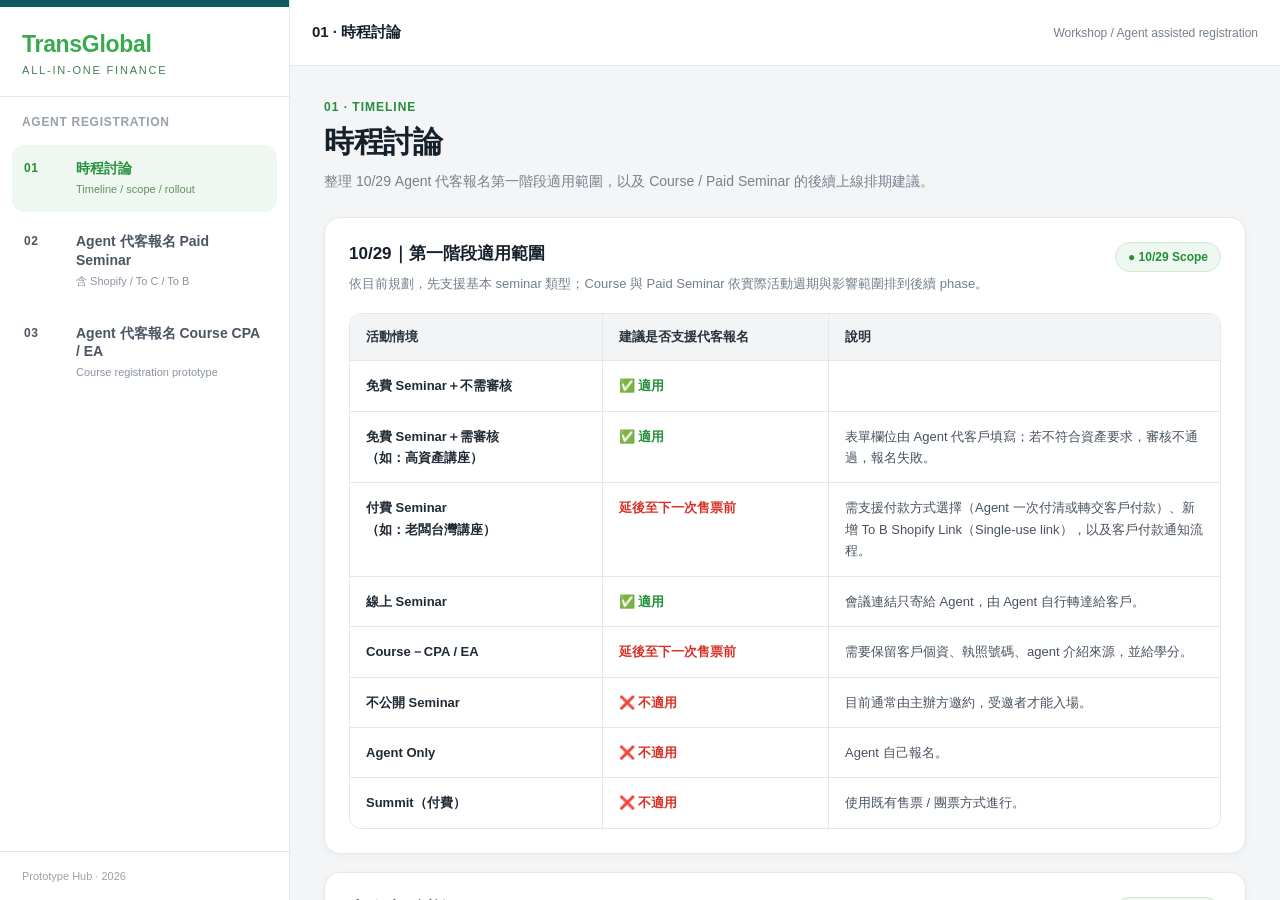
==== agent-registration-hub-v2/index.html @ 36410c8b "Refresh Course module and prevent iframe caching" ====
<!doctype html>
<html lang="zh-Hant">
<head>
  <meta charset="utf-8">
  <meta name="viewport" content="width=device-width,initial-scale=1">
  <title>Agent Registration Hub</title>
  <style>
    *{box-sizing:border-box}
    :root{
      --bg:#f4f6f7;--surface:#fff;--line:#e4e8eb;--text:#15202b;--muted:#75808d;
      --brand:#35b24a;--brand-dark:#248f39;--nav:#0f5a60;--soft:#eef8f0;
      --warn-bg:#f7fcf8;--warn-line:#cfead4;--danger:#d93025;
    }
    html,body{margin:0;height:100%;font-family:-apple-system,BlinkMacSystemFont,"Segoe UI","Noto Sans TC","PingFang TC","Microsoft JhengHei",sans-serif;color:var(--text);background:var(--bg)}
    body{overflow:hidden}
    .app{height:100vh;display:grid;grid-template-columns:290px minmax(0,1fr)}
    .sidebar{background:#fff;border-right:1px solid var(--line);display:flex;flex-direction:column;min-width:0;z-index:10}
    .brand-line{height:7px;background:var(--nav)}
    .brand{padding:24px 22px 20px;border-bottom:1px solid var(--line)}
    .brand-name{font-size:23px;font-weight:800;color:#39aa4d;letter-spacing:-.3px}
    .brand-sub{margin-top:6px;font-size:11px;letter-spacing:1.8px;color:#487b5a;text-transform:uppercase}
    .project{padding:18px 22px 12px}
    .project-title{font-size:12px;font-weight:800;color:#98a1ac;letter-spacing:.7px;text-transform:uppercase}
    .menu{padding:4px 12px 18px;display:grid;gap:6px}
    .menu-btn{width:100%;border:0;background:transparent;border-radius:12px;padding:14px 12px;display:grid;grid-template-columns:42px 1fr;gap:10px;text-align:left;cursor:pointer;color:#4b5563}
    .menu-btn:hover{background:#f7f9f8}
    .menu-btn.active{background:var(--soft);color:var(--brand-dark)}
    .num{font-size:12px;font-weight:900;letter-spacing:.7px;padding-top:2px}
    .menu-copy strong{display:block;font-size:14px;line-height:1.35}
    .menu-copy span{display:block;margin-top:4px;font-size:11px;line-height:1.45;color:#8a94a0}
    .menu-btn.active .menu-copy span{color:#60916a}
    .sidebar-foot{margin-top:auto;padding:18px 22px;border-top:1px solid var(--line);font-size:11px;color:#9aa3ad}
    .main{min-width:0;height:100vh;display:flex;flex-direction:column}
    .topbar{height:66px;background:#fff;border-bottom:1px solid var(--line);display:flex;align-items:center;justify-content:space-between;padding:0 22px;flex:0 0 auto}
    .top-title{font-size:15px;font-weight:800}
    .top-meta{font-size:12px;color:var(--muted)}
    .content{position:relative;flex:1;min-height:0;background:#f3f5f6}
    .view{display:none;position:absolute;inset:0}
    .view.active{display:block}
    iframe{width:100%;height:100%;border:0;background:#fff}
    .timeline{height:100%;overflow:auto;padding:34px}
    .timeline-inner{max-width:1080px;margin:0 auto}
    .eyebrow{font-size:12px;font-weight:900;color:var(--brand-dark);letter-spacing:1px;margin-bottom:8px}
    h1{margin:0;font-size:30px;letter-spacing:-.5px}
    .lead{margin:10px 0 26px;color:#77818e;font-size:14px}
    .timeline-card{background:#fff;border:1px solid var(--line);border-radius:16px;padding:24px;box-shadow:0 2px 8px rgba(17,24,39,.04)}
    .timeline-card h2{font-size:17px;margin:0 0 8px}
    .timeline-card p{font-size:13px;line-height:1.7;color:#737e8b;margin:0}
    .scope-head{display:flex;align-items:flex-start;justify-content:space-between;gap:16px;margin-bottom:18px}
    .date-chip{display:inline-flex;align-items:center;gap:7px;background:#eef8f0;color:#248f39;border:1px solid #cfead4;border-radius:999px;padding:7px 12px;font-size:12px;font-weight:800;white-space:nowrap}
    .scope-table-wrap{overflow:auto;border:1px solid var(--line);border-radius:12px;margin-top:18px}
    .scope-table{width:100%;min-width:860px;border-collapse:collapse;background:#fff}
    .scope-table th,.scope-table td{border-right:1px solid var(--line);border-bottom:1px solid var(--line);padding:14px 16px;text-align:left;vertical-align:top}
    .scope-table th:last-child,.scope-table td:last-child{border-right:0}
    .scope-table tr:last-child td{border-bottom:0}
    .scope-table th{background:#f2f4f5;font-size:13px;font-weight:800;color:#29323d}
    .scope-table td{font-size:13px;line-height:1.65;color:#485260}
    .scope-table td:first-child{font-weight:700;color:#202a34;width:29%}
    .scope-table td:nth-child(2){width:26%;font-weight:700}
    .ok{color:#248f39}
    .no{color:#d93025}
    .later{color:#d93025}
    .decision-grid{display:grid;grid-template-columns:1fr 1fr;gap:16px;margin-top:18px}
    .decision-card{border:1px solid var(--line);border-radius:12px;padding:18px;background:#fbfcfc}
    .decision-card.accent{border-color:#cfead4;background:#f7fcf8}
    .decision-card h3{margin:0 0 8px;font-size:15px}
    .decision-card .big-date{font-size:28px;font-weight:900;color:#248f39;letter-spacing:-.6px;margin-bottom:8px}
    .decision-card p{font-size:13px;line-height:1.65;color:#66717e}
    .green-box{margin-top:18px;border:1px solid #cfead4;background:#f7fcf8;border-radius:12px;padding:18px}
    .green-box h2{margin:0 0 10px;font-size:17px;color:#1f6c2c}
    .green-box ul{margin:10px 0 0;padding-left:18px;color:#51606e;font-size:13px;line-height:1.75}
    .mobile-toggle{display:none;border:1px solid var(--line);background:#fff;border-radius:9px;width:38px;height:38px;font-size:20px}
    @media(max-width:860px){
      .app{grid-template-columns:1fr}
      .sidebar{position:fixed;left:0;top:0;bottom:0;width:min(310px,86vw);transform:translateX(-102%);transition:.2s ease;box-shadow:10px 0 30px rgba(17,24,39,.12)}
      .sidebar.open{transform:translateX(0)}
      .mobile-toggle{display:grid;place-items:center}
      .topbar{padding:0 14px}
      .timeline{padding:22px 14px}
      .top-title{font-size:13px}
      .top-meta{display:none}
      .decision-grid{grid-template-columns:1fr}
      .scope-head{display:block}.date-chip{margin-top:12px}
    }
  </style>
</head>
<body>
  <div class="app">
    <aside class="sidebar" id="sidebar">
      <div class="brand-line"></div>
      <div class="brand">
        <div class="brand-name">TransGlobal</div>
        <div class="brand-sub">All-in-one finance</div>
      </div>
      <div class="project"><div class="project-title">Agent Registration</div></div>
      <nav class="menu">
        <button class="menu-btn active" data-view="timeline">
          <span class="num">01</span>
          <span class="menu-copy"><strong>時程討論</strong><span>Timeline / scope / rollout</span></span>
        </button>
        <button class="menu-btn" data-view="paid">
          <span class="num">02</span>
          <span class="menu-copy"><strong>Agent 代客報名 Paid Seminar</strong><span>含 Shopify / To C / To B</span></span>
        </button>
        <button class="menu-btn" data-view="course">
          <span class="num">03</span>
          <span class="menu-copy"><strong>Agent 代客報名 Course CPA / EA</strong><span>Course registration prototype</span></span>
        </button>
      </nav>
      <div class="sidebar-foot">Prototype Hub · 2026</div>
    </aside>

    <main class="main">
      <header class="topbar">
        <div style="display:flex;align-items:center;gap:12px">
          <button class="mobile-toggle" id="mobileToggle">☰</button>
          <div class="top-title" id="topTitle">01 · 時程討論</div>
        </div>
        <div class="top-meta">Workshop / Agent assisted registration</div>
      </header>
      <div class="content">
        <section class="view active" id="view-timeline">
          <div class="timeline">
            <div class="timeline-inner">
              <div class="eyebrow">01 · TIMELINE</div>
              <h1>時程討論</h1>
              <p class="lead">整理 10/29 Agent 代客報名第一階段適用範圍，以及 Course / Paid Seminar 的後續上線排期建議。</p>

              <div class="timeline-card">
                <div class="scope-head">
                  <div>
                    <h2>10/29｜第一階段適用範圍</h2>
                    <p>依目前規劃，先支援基本 seminar 類型；Course 與 Paid Seminar 依實際活動週期與影響範圍排到後續 phase。</p>
                  </div>
                  <div class="date-chip">● 10/29 Scope</div>
                </div>

                <div class="scope-table-wrap">
                  <table class="scope-table">
                    <thead>
                      <tr>
                        <th>活動情境</th>
                        <th>建議是否支援代客報名</th>
                        <th>說明</th>
                      </tr>
                    </thead>
                    <tbody>
                      <tr>
                        <td>免費 Seminar＋不需審核</td>
                        <td><span class="ok">✅ 適用</span></td>
                        <td></td>
                      </tr>
                      <tr>
                        <td>免費 Seminar＋需審核<br>（如：高資產講座）</td>
                        <td><span class="ok">✅ 適用</span></td>
                        <td>表單欄位由 Agent 代客戶填寫；若不符合資產要求，審核不通過，報名失敗。</td>
                      </tr>
                      <tr>
                        <td>付費 Seminar<br>（如：老闆台灣講座）</td>
                        <td><span class="later">延後至下一次售票前</span></td>
                        <td>需支援付款方式選擇（Agent 一次付清或轉交客戶付款）、新增 To B Shopify Link（Single-use link），以及客戶付款通知流程。</td>
                      </tr>
                      <tr>
                        <td>線上 Seminar</td>
                        <td><span class="ok">✅ 適用</span></td>
                        <td>會議連結只寄給 Agent，由 Agent 自行轉達給客戶。</td>
                      </tr>
                      <tr>
                        <td>Course－CPA / EA</td>
                        <td><span class="later">延後至下一次售票前</span></td>
                        <td>需要保留客戶個資、執照號碼、agent 介紹來源，並給學分。</td>
                      </tr>
                      <tr>
                        <td>不公開 Seminar</td>
                        <td><span class="no">❌ 不適用</span></td>
                        <td>目前通常由主辦方邀約，受邀者才能入場。</td>
                      </tr>
                      <tr>
                        <td>Agent Only</td>
                        <td><span class="no">❌ 不適用</span></td>
                        <td>Agent 自己報名。</td>
                      </tr>
                      <tr>
                        <td>Summit（付費）</td>
                        <td><span class="no">❌ 不適用</span></td>
                        <td>使用既有售票 / 團票方式進行。</td>
                      </tr>
                    </tbody>
                  </table>
                </div>

              </div>

              <div class="timeline-card" style="margin-top:18px;">
                <div class="scope-head">
                  <div>
                    <h2>上線時程討論</h2>
                    <p>依活動舉辦週期與實際使用時點，建議分階段上線，不需將所有情境綁在 10/29 一次完成。</p>
                  </div>
                  <div class="date-chip">● Rollout Plan</div>
                </div>

                <div class="green-box" style="margin-top:0;">
                  <ul style="margin-top:0;">
                    <li>Phase 2 與 Phase 3 目前活動舉辦週期較長，約半年一次或單月一次，影響人數相對較小，因此可往後排。</li>
                    <li>若強趕 10/29 上線，短期內也不會馬上使用到；此外，目前初步規劃完成的 Scope 不包含在原先預估範圍內，需要 RD 另外估時，並採分階段上線。</li>
                  </ul>
                  <ol>
                    <li><strong>10/29｜Phase 1</strong>：涵蓋基本 Seminar 代客報名。</li>
                    <li><strong>11 月底前｜Phase 2</strong>：涵蓋 Course 代客報名。</li>
                    <li><strong>12 月底前｜Phase 3</strong>：涵蓋 Paid Seminar 代客報名。</li>
                  </ol>
                </div>
              </div>
            </div>
          </div>
        </section>

        <section class="view" id="view-paid">
          <iframe srcdoc="&lt;!DOCTYPE html&gt;
&lt;html lang=&quot;zh-Hant&quot;&gt;
&lt;head&gt;
  &lt;meta charset=&quot;UTF-8&quot; /&gt;
  &lt;meta http-equiv=&quot;Content-Type&quot; content=&quot;text/html; charset=UTF-8&quot; /&gt;
  &lt;meta name=&quot;viewport&quot; content=&quot;width=device-width, initial-scale=1.0&quot; /&gt;
  &lt;title&gt;Workshop Registration / Seminar Settings&lt;/title&gt;
  &lt;style&gt;
    :root {
      --bg:#f3f4f6; --surface:#fff; --line:#e5e7eb; --line-soft:#eef1f4;
      --text:#111827; --muted:#6b7280; --brand:#36b24a; --brand-dark:#23963a;
      --teal:#0f5a60; --danger:#ef4444; --success-bg:#eefaf0;
      --shadow:0 2px 8px rgba(17,24,39,.04); --radius:8px;
    }
    *{box-sizing:border-box}
    body{margin:0;font-family:-apple-system,BlinkMacSystemFont,&quot;Segoe UI&quot;,&quot;Noto Sans TC&quot;,&quot;PingFang TC&quot;,&quot;Microsoft JhengHei&quot;,sans-serif;color:var(--text);background:var(--bg)}
    .top-line{height:8px;background:var(--teal)}
    .site-header{background:#fff;border-bottom:1px solid #d9dde3}
    .site-header .inner,.page-wrap{width:min(1220px,calc(100% - 32px));margin:0 auto}
    .site-header .inner{height:76px;display:flex;align-items:center;justify-content:space-between}
    .logo{font-weight:700;line-height:1;color:#4ab44f;font-size:24px;letter-spacing:-.3px}
    .logo small{display:block;color:#8a919c;font-size:10px;font-weight:600;letter-spacing:.4px;margin-top:4px}
    .header-actions{display:flex;align-items:center;gap:20px;font-size:13px}.link-btn{color:#1f2937;text-decoration:none}
    .pill-btn{border:0;padding:7px 14px;background:var(--brand);color:#fff;border-radius:999px;font-size:12px;font-weight:700;cursor:pointer}
    .page-wrap{padding:26px 0 42px}
    .module-tabs{display:flex;gap:8px;margin-bottom:18px;border-bottom:1px solid var(--line)}
    .module-tab{border:0;background:transparent;padding:12px 18px;font-size:15px;font-weight:800;color:#6b7280;cursor:pointer;border-bottom:3px solid transparent}
    .module-tab.active{color:var(--brand-dark);border-bottom-color:var(--brand)}
    .module-panel{display:none}.module-panel.active{display:block}
    .card{background:var(--surface);border:1px solid var(--line);border-radius:var(--radius);box-shadow:var(--shadow)}

    /* Frontend */
    .front-layout{display:grid;grid-template-columns:minmax(0,760px) 264px;gap:40px;align-items:start}
    .form-card{padding:28px 18px 22px}.form-title{margin:0 0 8px;font-size:18px;font-weight:800}.form-subtitle{margin:0 0 20px;font-size:12px;line-height:1.6;color:var(--muted)}
    .inline-info{display:flex;gap:8px;align-items:flex-start;border:1px solid #5b9dff;border-radius:4px;padding:10px;font-size:12px;color:#375a7f;background:#fbfdff;margin-bottom:18px}
.payment-method{margin:0 0 18px;padding:16px;border:1px solid var(--line);border-radius:6px;background:#fff}
    .payment-title{font-size:13px;font-weight:800;color:#1f2937;margin-bottom:12px}
    .payment-options{display:grid;gap:10px}
    .payment-option{display:flex;align-items:flex-start;gap:10px;padding:12px;border:1px solid #dfe5eb;border-radius:6px;background:#fff;cursor:pointer;transition:.16s ease}
    .payment-option:hover{border-color:#a7d9af;background:#fbfffb}
    .payment-option.active{border-color:var(--brand);background:var(--success-bg)}
    .payment-option input{margin-top:2px;accent-color:var(--brand);flex:0 0 auto}
    .payment-option-copy{font-size:12px;line-height:1.5;color:#374151}
    .payment-option-copy strong{display:block;color:#1f2937;font-size:13px;margin-bottom:2px}
    .payment-hint{color:#6b7280}
    .email-field{display:none}
    .email-field.show{display:block}
    .note-icon{width:16px;height:16px;border-radius:50%;background:#3b82f6;color:#fff;display:inline-grid;place-items:center;font-size:11px;font-weight:700;flex:0 0 16px;margin-top:1px}
    .add-client-bar{display:flex;align-items:center;justify-content:space-between;gap:12px;padding:12px 14px;margin:0 0 14px;border:1px solid #dfe5eb;border-radius:6px;background:#f8faf9}
    .add-client-copy{font-size:12px;color:#6b7280;line-height:1.5}.add-client-copy strong{display:block;color:#263244;font-size:13px;margin-bottom:2px}
    .add-client-btn{border:1px solid var(--brand);background:#fff;color:var(--brand-dark);border-radius:999px;padding:8px 14px;font-size:12px;font-weight:800;cursor:pointer;white-space:nowrap}.add-client-btn:hover{background:var(--success-bg)}.add-client-btn:disabled{cursor:not-allowed;color:#9ca3af;border-color:#d1d5db;background:#f3f4f6}
    .client-tabs{display:flex;gap:8px;flex-wrap:wrap;margin:0 0 16px;padding-bottom:10px;border-bottom:1px solid var(--line)}
    .client-tab{border:1px solid #d7dde5;background:#fff;color:#4b5563;border-radius:999px;padding:7px 14px;font-size:12px;font-weight:700;cursor:pointer}
    .client-tab.active{border-color:var(--brand);background:var(--success-bg);color:var(--brand-dark)}
    .client-card{display:none;border:1px solid var(--line);border-radius:6px;background:#fbfcfd;padding:14px}.client-card.active{display:block}
    .client-card-title{font-size:13px;font-weight:800;color:#1f2937;margin-bottom:14px}
    .field{margin-bottom:14px}.label{display:block;font-size:12px;font-weight:700;margin-bottom:8px;color:#374151}.required:before{content:&quot;* &quot;;color:var(--danger);font-weight:800}
    .input,.select,.textarea{width:100%;height:40px;border:1px solid #d5dbe3;border-radius:4px;padding:0 12px;background:#fff;font-size:13px;color:#111827;outline:none}
    .textarea{height:86px;padding:10px 12px;resize:vertical}.select{appearance:none;background-image:linear-gradient(45deg,transparent 50%,#9ca3af 50%),linear-gradient(135deg,#9ca3af 50%,transparent 50%);background-position:calc(100% - 17px) 17px,calc(100% - 12px) 17px;background-size:5px 5px,5px 5px;background-repeat:no-repeat;color:#6b7280}
    .two-col{display:grid;grid-template-columns:1fr 1fr;gap:14px}.section-divider{height:1px;background:var(--line);margin:18px 0}.custom-head{display:flex;align-items:center;gap:8px;font-size:13px;font-weight:800;margin-bottom:14px}.chip{display:inline-block;background:#e5f6e8;color:#23963a;border-radius:999px;padding:5px 9px;font-size:11px;font-weight:800}
    .summary-card{overflow:hidden;position:sticky;top:24px}.summary-banner{height:112px;padding:18px 22px;position:relative;overflow:hidden;background:linear-gradient(145deg,#ebf4f1 0%,#d9ebf4 100%)}
    .stripe{position:absolute;width:180px;height:18px;opacity:.9;transform:rotate(-35deg);background:linear-gradient(90deg,transparent,#53a6e8,#97d6ff,transparent)}.s1{top:10px;left:-36px}.s2{top:36px;left:28px}.s3{top:64px;left:-16px}
    .coin{position:absolute;border-radius:50%;box-shadow:0 3px 5px rgba(0,0,0,.08);width:26px;height:26px;background:radial-gradient(circle at 35% 35%,#fff2a8 0%,#ffd74d 45%,#e4b824 100%);border:2px solid #f1c63d}.coin.a{right:74px;top:10px}.coin.b{right:28px;bottom:22px;width:22px;height:22px}.coin.c{left:18px;bottom:14px;width:18px;height:18px}
    .banner-title{position:relative;z-index:1;font-weight:900;font-size:15px;line-height:1.05;color:#111827;margin-top:20px}.banner-title span{color:#1479df}
    .summary-body{padding:14px 16px 16px}.summary-title{margin:0 0 12px;font-size:13px;font-weight:800}.summary-row,.summary-total{display:flex;justify-content:space-between;align-items:center;font-size:12px;color:#374151;margin-bottom:10px}.summary-total{padding-top:10px;margin-top:12px;border-top:1px solid var(--line);font-weight:800}.summary-total .price{color:var(--brand);font-size:15px}
    .submit-btn{width:100%;height:40px;border:0;border-radius:999px;background:var(--brand);color:#fff;font-weight:800;font-size:13px;cursor:pointer;margin:6px 0 14px}.summary-copy{font-size:11px;line-height:1.65;color:#374151}


    /* Frontend registration entry step */
    .front-step{display:none}.front-step.active{display:block}
    .event-preview{max-width:760px;margin:0 auto;overflow:hidden}
    .event-hero{background:#dedcc0;padding:30px 30px 26px;border-radius:8px 8px 0 0}
    .event-hero-kicker{font-size:12px;font-weight:800;color:#1f2937;letter-spacing:.12em;margin-bottom:12px}
    .event-hero h2{margin:0 0 12px;font-size:34px;line-height:1.15;color:#17212c}
    .event-hero h3{margin:0 0 18px;font-size:18px;color:#17212c;letter-spacing:.12em}
    .event-chip{display:inline-block;background:#20883d;color:#fff;border-radius:999px;padding:8px 18px;font-size:13px;font-weight:800}
    .event-body{background:#fff;padding:28px 30px 34px;border:1px solid var(--line);border-top:0;border-radius:0 0 8px 8px}
    .event-body h3{margin:0 0 12px;font-size:26px;line-height:1.45;color:#17212c}
    .proxy-badge{display:inline-block;background:#e8f4ea;color:#238441;border-radius:999px;padding:7px 14px;font-size:12px;font-weight:800;margin:4px 0 18px}
    .event-meta{display:grid;gap:12px;font-size:15px;color:#263244}.event-meta-row{display:flex;gap:12px;align-items:flex-start}.event-meta-icon{width:20px}
    .entry-sheet{margin-top:18px;background:#fff;border:1px solid var(--line);border-radius:18px;padding:22px 24px 24px;box-shadow:0 10px 30px rgba(17,24,39,.08)}
    .sheet-handle{width:76px;height:6px;border-radius:999px;background:#dbe1e8;margin:0 auto 20px}
    .entry-sheet h3{margin:0 0 8px;font-size:22px}.entry-sub{font-size:13px;color:var(--muted);margin-bottom:18px}
    .entry-choice{display:flex;align-items:center;gap:14px;width:100%;text-align:left;border:1px solid #dfe5eb;background:#fff;border-radius:12px;padding:18px 20px;margin-bottom:12px;cursor:pointer;transition:.16s ease}
    .entry-choice:hover{border-color:#a7d9af;background:#fbfffb}.entry-choice strong{display:block;font-size:16px;color:#111827;margin-bottom:4px}.entry-choice span{font-size:13px;color:#7b8796}.entry-icon{font-size:26px;line-height:1}
    .entry-cancel{display:block;margin:18px auto 0;border:0;background:transparent;color:#7b8796;font-size:14px;cursor:pointer}
    .back-entry{border:0;background:transparent;color:var(--brand-dark);font-weight:800;font-size:12px;cursor:pointer;padding:0;margin-bottom:12px}

    /* Backend */
    .backend-shell{display:grid;grid-template-columns:220px minmax(0,1fr);gap:18px}
    .backend-nav{padding:14px}.backend-nav h3{font-size:13px;margin:0 0 12px;color:#374151}.backend-nav-item{padding:10px 11px;border-radius:6px;font-size:12px;color:#4b5563;margin-bottom:4px}.backend-nav-item.active{background:var(--success-bg);color:var(--brand-dark);font-weight:800}
    .editor-card{padding:24px}.editor-title{font-size:21px;font-weight:800;margin:0 0 24px;color:#17203b}
    .steps{display:grid;grid-template-columns:auto 1fr auto 1fr auto;gap:12px;align-items:center;margin-bottom:26px}.step{display:flex;align-items:center;gap:9px;font-size:13px;color:#8b93a3;white-space:nowrap}.step.active{color:#1f2a44;font-weight:700}.dot{width:30px;height:30px;border-radius:50%;display:grid;place-items:center;border:1px solid #cbd2dc;background:#fff}.step.done .dot{color:var(--brand);border-color:var(--brand)}.step.active.current .dot{background:var(--brand);color:#fff;border-color:var(--brand)}.bar{height:2px;background:#e6e8ec}.bar.done{background:var(--brand)}
    .helper{font-size:12px;color:#374151;margin-bottom:24px}.helper span{color:#8b93a3;margin-left:8px}
    .segmented{display:inline-flex;background:#f1f3f5;border:1px solid #e2e5ea;border-radius:6px;padding:3px}.segmented button{border:0;background:transparent;padding:7px 14px;font-size:12px;color:#8b93a3;border-radius:4px;cursor:pointer}.segmented button.active{background:#fff;color:#374151;box-shadow:0 1px 3px rgba(0,0,0,.06)}
    .editor-actions{display:flex;justify-content:flex-end;gap:10px;margin-top:24px;padding-top:18px;border-top:1px solid var(--line)}.btn{height:38px;border-radius:999px;padding:0 18px;border:1px solid #dfe3e9;background:#fff;color:#24304a;font-size:13px;cursor:pointer}.btn.primary{background:var(--brand);color:#fff;border-color:var(--brand)}



    /* Scope / Flow */
    .scope-wrap{display:grid;gap:18px}
    .scope-intro{padding:22px 24px}.scope-intro h2{margin:0 0 8px;font-size:20px}.scope-intro p{margin:0;color:var(--muted);font-size:12px;line-height:1.7}
    .scope-grid{display:grid;grid-template-columns:1fr 1fr;gap:18px}
    .scope-card{padding:20px}.scope-card h3{margin:0 0 14px;font-size:15px}.scope-list{margin:0;padding-left:18px;color:#374151;font-size:12px;line-height:1.8}.scope-list strong{color:#111827}
    .flow-section{padding:22px;overflow-x:auto}.flow-section h3{margin:0 0 6px;font-size:16px}.flow-note{margin:0 0 18px;color:var(--muted);font-size:12px;line-height:1.6}
    .flow-lane{display:grid;grid-template-columns:150px repeat(4,minmax(170px,1fr));gap:10px;min-width:930px;align-items:stretch;margin-bottom:12px}
    .flow-lane:last-child{margin-bottom:0}.lane-name{display:flex;align-items:center;justify-content:center;text-align:center;padding:14px;border-radius:8px;background:#f0f7f1;color:var(--brand-dark);font-weight:800;font-size:12px;border:1px solid #d6ecd9}
    .flow-node{position:relative;display:flex;flex-direction:column;justify-content:center;min-height:104px;padding:14px 16px;border:1px solid var(--line);border-radius:8px;background:#fff;box-shadow:var(--shadow);font-size:12px;line-height:1.55;color:#374151}
    .flow-node strong{display:block;color:#111827;font-size:13px;margin-bottom:4px}.flow-node .mini{font-size:11px;color:var(--muted);margin-top:4px}
    .flow-node.arrow:after{content:&quot;→&quot;;position:absolute;right:-17px;top:50%;transform:translateY(-50%);color:#9ca3af;font-size:18px;font-weight:700;z-index:2}
    .flow-node.green{border-color:#b8dfbf;background:#f8fff9}.flow-node.blue{border-color:#bcd4ef;background:#f8fbff}.flow-node.orange{border-color:#f2d4a8;background:#fffaf3}
    .flow-node.empty{border-style:dashed;background:#fafafa;color:#9ca3af;align-items:center;text-align:center}
    .logic-card{padding:20px}.logic-title{font-size:14px;font-weight:800;margin-bottom:14px}.logic-table{width:100%;border-collapse:collapse;font-size:12px}.logic-table th,.logic-table td{padding:11px 12px;border:1px solid var(--line);text-align:left;vertical-align:top;line-height:1.55}.logic-table th{background:#f8fafb;color:#374151;font-weight:800}.logic-table td strong{color:#111827}.tag-toc,.tag-tob{display:inline-block;border-radius:999px;padding:3px 8px;font-size:10px;font-weight:800}.tag-toc{background:#edf4ff;color:#2563eb}.tag-tob{background:#eefaf0;color:#23963a}
    @media(max-width:900px){.scope-grid{grid-template-columns:1fr}.flow-section{padding:16px}.flow-lane{grid-template-columns:120px repeat(4,160px)}}

    @media(max-width:900px){.front-layout,.backend-shell{grid-template-columns:1fr}.summary-card{position:static}.two-col{grid-template-columns:1fr}.steps{grid-template-columns:1fr}.bar{display:none}.site-header .inner{height:auto;padding:16px 0;gap:12px}.header-actions{gap:10px}}


    /* PWA mobile presentation for Frontend prototype */
    #frontend{
      width:430px;
      max-width:100%;
      margin:0 auto;
      min-height:820px;
      background:#f6f7f9;
      border:1px solid #e1e5ea;
      border-radius:30px;
      overflow:hidden;
      box-shadow:0 24px 60px rgba(17,24,39,.14);
      position:relative;
    }
    #frontend .front-step{min-height:820px;background:#f6f7f9}
    #frontend .event-preview{max-width:none;min-height:820px;position:relative;background:#fff;overflow:hidden}
    #frontend .event-preview:after{
      content:&quot;&quot;;position:absolute;inset:0;background:rgba(31,41,55,.34);z-index:1;pointer-events:none
    }
    #frontend .event-hero{padding:28px 24px 24px;border-radius:0;background:#dcd9b9}
    #frontend .event-hero-kicker{font-size:11px;margin-bottom:10px}
    #frontend .event-hero h2{font-size:34px;margin-bottom:12px}
    #frontend .event-hero h3{font-size:17px;margin-bottom:18px}
    #frontend .event-chip{padding:8px 16px;font-size:12px}
    #frontend .event-body{padding:26px 24px 230px;border:0;border-radius:0}
    #frontend .event-body h3{font-size:25px;line-height:1.5}
    #frontend .event-meta{font-size:14px;gap:14px}
    #frontend .entry-sheet{
      position:absolute;left:0;right:0;bottom:0;z-index:3;margin:0;
      padding:18px 18px 22px;border:0;border-radius:28px 28px 0 0;
      box-shadow:0 -14px 38px rgba(17,24,39,.10);background:#fff
    }
    #frontend .sheet-handle{width:58px;height:5px;margin-bottom:18px}
    #frontend .entry-sheet h3{font-size:22px;margin-bottom:8px}
    #frontend .entry-sub{font-size:13px;line-height:1.5;margin-bottom:16px}
    #frontend .entry-choice{padding:16px;border-radius:16px;margin-bottom:10px;gap:12px}
    #frontend .entry-choice strong{font-size:16px}
    #frontend .entry-choice span{font-size:13px}
    #frontend .entry-icon{font-size:22px}
    #frontend .entry-cancel{margin-top:14px}

    #frontend #proxyRegistrationPage{padding:0 0 84px;background:#f5f6f8}
    #frontend .back-entry{
      width:100%;height:56px;margin:0;padding:0 18px;background:#fff;border-bottom:1px solid var(--line);
      text-align:left;font-size:13px;color:#374151;position:sticky;top:0;z-index:5
    }
    #frontend .front-layout{display:block;width:100%;margin:0}
    #frontend .form-card{border:0;border-radius:0;box-shadow:none;padding:22px 18px 26px;background:#f5f6f8}
    #frontend .form-title{font-size:19px;line-height:1.45;margin-bottom:8px}
    #frontend .form-subtitle{font-size:12px;line-height:1.65;margin-bottom:16px}
    #frontend .inline-info{border-radius:12px;padding:12px;margin-bottom:16px;background:#f8fbff}
    #frontend .payment-method{padding:14px;border-radius:14px;margin-bottom:14px}
    #frontend .payment-title{font-size:14px}
    #frontend .payment-option{padding:13px;border-radius:12px}
    #frontend .payment-option-copy{font-size:12px}
    #frontend .payment-option-copy strong{font-size:13px}
    #frontend .add-client-bar{display:block;padding:14px;border-radius:14px;margin-bottom:12px}
    #frontend .add-client-btn{width:100%;margin-top:10px;height:42px;border-radius:12px}
    #frontend .client-tabs{flex-wrap:nowrap;overflow-x:auto;padding:2px 0 10px;margin-bottom:12px;scrollbar-width:none}
    #frontend .client-tabs::-webkit-scrollbar{display:none}
    #frontend .client-tab{flex:0 0 auto;padding:8px 13px}
    #frontend .client-card{padding:16px;border-radius:16px;background:#fff}
    #frontend .client-card-title{font-size:14px;margin-bottom:16px}
    #frontend .label{font-size:12px}
    #frontend .input,#frontend .select{height:46px;border-radius:10px;font-size:14px}
    #frontend .textarea{height:82px;border-radius:10px;font-size:14px}
    #frontend .two-col{grid-template-columns:1fr 1fr;gap:10px}

    #frontend .summary-card{
      position:static;
      left:auto;
      bottom:auto;
      transform:none;
      z-index:auto;
      width:100%;
      height:auto !important;
      min-height:0 !important;
      max-height:none;
      align-self:auto;
      margin:14px 0 0;
      border-radius:16px;
      border:1px solid #dde3e9;
      box-shadow:none;
      background:#fff;
      overflow:hidden;
    }
    #frontend .summary-banner,#frontend .summary-title,#frontend .summary-copy{display:none}
    #frontend #proxyRegistrationPage:not(.active) .summary-card{display:none}
    #frontend .summary-body{padding:10px 12px;display:grid;grid-template-columns:1fr 1fr auto;gap:8px;align-items:center;height:66px;min-height:0}
    #frontend .summary-row,#frontend .summary-total{margin:0;padding:0;border:0;display:block;font-size:10px;color:#7b8490}
    #frontend .summary-row span,#frontend .summary-total span{display:block}
    #frontend .summary-row span:last-child,#frontend .summary-total .price{font-size:13px;color:#111827;font-weight:800;margin-top:2px}
    #frontend .summary-card .summary-row:nth-of-type(2){display:none}
    #frontend .submit-btn{width:112px;height:44px;margin:0;border-radius:12px;font-size:13px}

    @media(max-width:520px){
      body{background:#fff}
      .page-wrap{width:100%;padding:12px 0 0}
      .module-tabs{width:calc(100% - 24px);margin:0 auto 12px;padding:0 4px;overflow-x:auto}
      .module-tab{padding:10px 12px;white-space:nowrap;font-size:13px}
      .shopify-grid{grid-template-columns:1fr}
      .shopify-settings{position:static}
      .shopify-iframe{height:680px}
      #frontend{width:100%;border:0;border-radius:0;box-shadow:none;min-height:calc(100vh - 60px)}
      #frontend .front-step,#frontend .event-preview{min-height:calc(100vh - 60px)}
      .site-header .inner{padding:12px 16px}
      .site-header .logo{font-size:20px}
      .header-actions{display:none}
      #frontend .summary-card{width:100%;max-width:none}
    }

  
    .shopify-label-row{
      display:flex;
      align-items:center;
      gap:10px;
      padding:14px 18px 10px;
      background:#fff;
      border-bottom:1px solid var(--line);
    }
    .shopify-type-tag{
      display:inline-flex;
      align-items:center;
      justify-content:center;
      min-width:64px;
      padding:7px 12px;
      border-radius:999px;
      font-size:12px;
      font-weight:800;
      letter-spacing:.2px;
      border:1px solid #b9dec1;
      background:#eefaf0;
      color:#23963a;
    }
    .shopify-type-tag.tob{
      border-color:#bfd3ee;
      background:#eef5ff;
      color:#2f6fb0;
    }
    .shopify-type-copy{
      font-size:14px;
      font-weight:700;
      color:#374151;
    }


    /* Requirements background / current state */
    .context-wrap{display:grid;gap:18px}
    .context-hero{padding:24px}
    .context-hero h2{margin:0 0 8px;font-size:22px;color:#111827}
    .context-hero p{margin:0;color:#6b7280;font-size:13px;line-height:1.75}
    .context-grid{display:grid;grid-template-columns:1fr 1fr;gap:18px}
    .context-card{padding:20px}
    .context-card h3{margin:0 0 12px;font-size:16px;color:#111827}
    .context-card ul,.context-card ol{margin:0;padding-left:20px;color:#374151;font-size:13px;line-height:1.8}
    .context-card li+li{margin-top:4px}
    .context-kicker{display:inline-flex;align-items:center;padding:5px 10px;border-radius:999px;background:#eefaf0;color:#23963a;font-size:11px;font-weight:800;margin-bottom:12px}
    .context-note{margin-top:12px;padding:12px 14px;border-radius:10px;background:#f8fafb;border:1px solid #e5e7eb;color:#596273;font-size:12px;line-height:1.65}
    .solution-stack{display:grid;gap:12px}
    .solution-item{border:1px solid #e2e7ec;border-radius:12px;padding:16px;background:#fff}
    .solution-item strong{display:block;color:#111827;font-size:14px;margin-bottom:5px}
    .solution-item p{margin:0;color:#5f6b79;font-size:12px;line-height:1.7}
    .solution-item .tag{display:inline-flex;margin-bottom:8px;border-radius:999px;padding:4px 8px;font-size:10px;font-weight:800;background:#eef5ff;color:#2f6fb0}
    .solution-item:nth-child(2) .tag{background:#eefaf0;color:#23963a}
    .solution-item:nth-child(3) .tag{background:#fff4e8;color:#b76500}
    .context-image-card{padding:18px;overflow:hidden}
    .context-image-card h3{margin:0 0 6px;font-size:16px}
    .context-image-card p{margin:0 0 14px;color:#6b7280;font-size:12px;line-height:1.6}
    .context-image-card img{display:block;width:100%;height:auto;border:1px solid #e5e7eb;border-radius:10px;background:#fff}
    @media(max-width:900px){.context-grid{grid-template-columns:1fr}}

    .image-action-card{padding:22px 24px;}
    .image-action-card h3{margin:0 0 8px;font-size:16px;}
    .image-action-card p{margin:0 0 16px;color:var(--muted);font-size:12px;line-height:1.65;}
    .image-open-btn{display:inline-flex;align-items:center;gap:8px;height:40px;padding:0 16px;border:1px solid #cfd8e3;border-radius:10px;background:#fff;color:#24304a;font-size:13px;font-weight:800;cursor:pointer;}
    .image-open-btn:hover{border-color:var(--brand);color:var(--brand-dark);background:#f7fcf8;}
    .preview-action-row{padding:18px;background:#fff;}
    .image-modal{display:none;position:fixed;inset:0;z-index:9999;background:rgba(17,24,39,.72);padding:24px;align-items:center;justify-content:center;}
    .image-modal.open{display:flex;}
    .image-modal-dialog{width:min(1320px,96vw);max-height:94vh;background:#fff;border-radius:16px;overflow:hidden;box-shadow:0 30px 80px rgba(0,0,0,.28);display:flex;flex-direction:column;}
    .image-modal-head{height:58px;display:flex;align-items:center;justify-content:space-between;padding:0 18px;border-bottom:1px solid var(--line);flex:0 0 auto;}
    .image-modal-title{font-size:14px;font-weight:800;color:#1f2937;}
    .image-modal-close{width:34px;height:34px;border:0;border-radius:9px;background:#f3f4f6;color:#374151;font-size:22px;cursor:pointer;}
    .image-modal-body{overflow:auto;background:#f4f5f7;padding:16px;text-align:center;}
    .image-modal-body img{display:block;max-width:100%;height:auto;margin:0 auto;background:#fff;box-shadow:0 1px 3px rgba(17,24,39,.08);}

  &lt;/style&gt;
&lt;/head&gt;
&lt;body&gt;
  &lt;div class=&quot;top-line&quot;&gt;&lt;/div&gt;
  &lt;header class=&quot;site-header&quot;&gt;
    &lt;div class=&quot;inner&quot;&gt;
      &lt;div class=&quot;logo&quot;&gt;TransGlobal&lt;small&gt;All in One Finance&lt;/small&gt;&lt;/div&gt;
    &lt;/div&gt;
  &lt;/header&gt;

  &lt;main class=&quot;page-wrap&quot;&gt;
    &lt;div class=&quot;module-tabs&quot; role=&quot;tablist&quot; aria-label=&quot;Module tabs&quot;&gt;
      &lt;button class=&quot;module-tab active&quot; data-module=&quot;frontend&quot;&gt;前台&lt;/button&gt;
      &lt;button class=&quot;module-tab&quot; data-module=&quot;backend&quot;&gt;後台&lt;/button&gt;
      &lt;button class=&quot;module-tab&quot; data-module=&quot;scope&quot;&gt;功能流程圖與全部範疇&lt;/button&gt;
      &lt;button class=&quot;module-tab&quot; data-module=&quot;context&quot;&gt;需求背景與現況&lt;/button&gt;
      &lt;button class=&quot;module-tab&quot; data-module=&quot;shopify&quot;&gt;Shopify 設定示意&lt;/button&gt;
    &lt;/div&gt;

    &lt;section id=&quot;frontend&quot; class=&quot;module-panel active&quot;&gt;
      &lt;div id=&quot;registrationEntry&quot; class=&quot;front-step active&quot;&gt;
        &lt;div class=&quot;event-preview&quot;&gt;
          &lt;div class=&quot;event-hero&quot;&gt;
            &lt;div class=&quot;event-hero-kicker&quot;&gt;ALL-IN-ONE FINANCE&lt;/div&gt;
            &lt;h2&gt;人生下半場&lt;/h2&gt;
            &lt;h3&gt;資產稅務策略&lt;/h3&gt;
            &lt;span class=&quot;event-chip&quot;&gt;資產保值秘訣&lt;/span&gt;
          &lt;/div&gt;
          &lt;div class=&quot;event-body&quot;&gt;
            &lt;h3&gt;人生下半場的資產稅務策劃及財富傳承與信託講座&lt;/h3&gt;
            &lt;span class=&quot;proxy-badge&quot;&gt;支援代客報名&lt;/span&gt;
            &lt;div class=&quot;event-meta&quot;&gt;
              &lt;div class=&quot;event-meta-row&quot;&gt;&lt;span class=&quot;event-meta-icon&quot;&gt;📅&lt;/span&gt;&lt;span&gt;10/17/2026（六）10:00 AM PDT&lt;/span&gt;&lt;/div&gt;
              &lt;div class=&quot;event-meta-row&quot;&gt;&lt;span class=&quot;event-meta-icon&quot;&gt;📍&lt;/span&gt;&lt;span&gt;3848 Carson St, Suite 200. Torrance&lt;/span&gt;&lt;/div&gt;
              &lt;div class=&quot;event-meta-row&quot;&gt;&lt;span class=&quot;event-meta-icon&quot;&gt;🎟️&lt;/span&gt;&lt;span&gt;FREE・尚有 38 席&lt;/span&gt;&lt;/div&gt;
            &lt;/div&gt;
          &lt;/div&gt;
          &lt;div class=&quot;entry-sheet&quot;&gt;
            &lt;div class=&quot;sheet-handle&quot;&gt;&lt;/div&gt;
            &lt;h3&gt;這次報名是給誰的？&lt;/h3&gt;
            &lt;div class=&quot;entry-sub&quot;&gt;你目前以 Wade Warren（#TG-10482）登入。&lt;/div&gt;
            &lt;button type=&quot;button&quot; class=&quot;entry-choice&quot;&gt;
              &lt;span class=&quot;entry-icon&quot;&gt;🎟️&lt;/span&gt;
              &lt;span&gt;&lt;strong&gt;自己報名&lt;/strong&gt;以你本人的身份參加&lt;/span&gt;
            &lt;/button&gt;
            &lt;button type=&quot;button&quot; id=&quot;proxyRegistrationBtn&quot; class=&quot;entry-choice&quot;&gt;
              &lt;span class=&quot;entry-icon&quot;&gt;👥&lt;/span&gt;
              &lt;span&gt;&lt;strong&gt;幫客戶報名&lt;/strong&gt;只填姓名，最多 10 位&lt;/span&gt;
            &lt;/button&gt;
            &lt;button type=&quot;button&quot; class=&quot;entry-cancel&quot;&gt;取消&lt;/button&gt;
          &lt;/div&gt;
        &lt;/div&gt;
      &lt;/div&gt;

      &lt;div id=&quot;proxyRegistrationPage&quot; class=&quot;front-step&quot;&gt;
        &lt;button type=&quot;button&quot; id=&quot;backToRegistrationEntry&quot; class=&quot;back-entry&quot;&gt;← 回到報名對象選擇&lt;/button&gt;
      &lt;div class=&quot;front-layout&quot;&gt;
        &lt;div class=&quot;card form-card&quot;&gt;
          &lt;h2 class=&quot;form-title&quot;&gt;Page 4｜代客報名頁（Paid seminar 情境）&lt;/h2&gt;
          &lt;p class=&quot;form-subtitle&quot;&gt;只需要姓名。系統不會儲存客戶的聯絡方式，也不會主動與他們聯繫。&lt;/p&gt;
          &lt;div class=&quot;inline-info&quot;&gt;&lt;span class=&quot;note-icon&quot;&gt;i&lt;/span&gt;&lt;span&gt;此活動已設定 &lt;strong&gt;Agent Proxy Registration&lt;/strong&gt; 專用 Form，下方 Custom Form 欄位取用代客報名版本。&lt;/span&gt;&lt;/div&gt;

          &lt;div class=&quot;payment-method&quot;&gt;
            &lt;div class=&quot;payment-title&quot;&gt;選擇付款方式&lt;/div&gt;
            &lt;div class=&quot;payment-options&quot;&gt;
              &lt;label class=&quot;payment-option active&quot; data-payment=&quot;agent&quot;&gt;
                &lt;input type=&quot;radio&quot; name=&quot;paymentMethod&quot; value=&quot;agent&quot; checked&gt;
                &lt;span class=&quot;payment-option-copy&quot;&gt;&lt;strong&gt;1. 我代為幫客戶付款&lt;/strong&gt;&lt;span class=&quot;payment-hint&quot;&gt;不需留下客戶 Email。&lt;/span&gt;&lt;/span&gt;
              &lt;/label&gt;
              &lt;label class=&quot;payment-option&quot; data-payment=&quot;customer&quot;&gt;
                &lt;input type=&quot;radio&quot; name=&quot;paymentMethod&quot; value=&quot;customer&quot;&gt;
                &lt;span class=&quot;payment-option-copy&quot;&gt;&lt;strong&gt;2. 客戶自行付款&lt;/strong&gt;&lt;span class=&quot;payment-hint&quot;&gt;因需要提供付款連結給客戶，選擇此項目後，每位客戶皆需留下 Email。&lt;/span&gt;&lt;/span&gt;
              &lt;/label&gt;
            &lt;/div&gt;
          &lt;/div&gt;

          &lt;div class=&quot;add-client-bar&quot;&gt;
            &lt;div class=&quot;add-client-copy&quot;&gt;&lt;strong&gt;代客報名&lt;/strong&gt;&lt;span id=&quot;clientCountCopy&quot;&gt;目前 1 位客戶，最多可新增至 10 位。&lt;/span&gt;&lt;/div&gt;
            &lt;button type=&quot;button&quot; id=&quot;addClientBtn&quot; class=&quot;add-client-btn&quot;&gt;＋ 新增更多客戶&lt;/button&gt;
          &lt;/div&gt;
          &lt;div id=&quot;clientTabs&quot; class=&quot;client-tabs&quot;&gt;&lt;button class=&quot;client-tab active&quot; data-client=&quot;1&quot;&gt;客戶 1&lt;/button&gt;&lt;/div&gt;
          &lt;div id=&quot;clientCards&quot;&gt;
          &lt;div class=&quot;client-card active&quot; data-client=&quot;1&quot;&gt;
            &lt;div class=&quot;client-card-title&quot;&gt;客戶 1&lt;/div&gt;
            &lt;div class=&quot;two-col&quot;&gt;
              &lt;div class=&quot;field&quot;&gt;&lt;label class=&quot;label required&quot;&gt;First name&lt;/label&gt;&lt;input class=&quot;input&quot; placeholder=&quot;請輸入&quot;&gt;&lt;/div&gt;
              &lt;div class=&quot;field&quot;&gt;&lt;label class=&quot;label required&quot;&gt;Last name&lt;/label&gt;&lt;input class=&quot;input&quot; placeholder=&quot;請輸入&quot;&gt;&lt;/div&gt;
            &lt;/div&gt;
            &lt;div class=&quot;field email-field&quot;&gt;&lt;label class=&quot;label required&quot;&gt;Email&lt;/label&gt;&lt;input class=&quot;input client-email&quot; type=&quot;email&quot; placeholder=&quot;請輸入客戶 Email&quot;&gt;&lt;/div&gt;
            &lt;div class=&quot;field&quot;&gt;&lt;label class=&quot;label&quot;&gt;Note（選填）&lt;/label&gt;&lt;textarea class=&quot;textarea&quot; placeholder=&quot;例如：王太太的先生、公司同事&quot;&gt;&lt;/textarea&gt;&lt;/div&gt;
            &lt;div class=&quot;section-divider&quot;&gt;&lt;/div&gt;
            &lt;div class=&quot;custom-head&quot;&gt;Custom Form &lt;span class=&quot;chip&quot;&gt;Agent Proxy&lt;/span&gt;&lt;/div&gt;
            &lt;div class=&quot;field&quot; style=&quot;margin-bottom:0&quot;&gt;&lt;label class=&quot;label&quot;&gt;您目前最關心的議題&lt;/label&gt;&lt;select class=&quot;select&quot;&gt;&lt;option&gt;請選擇&lt;/option&gt;&lt;option&gt;退休規劃&lt;/option&gt;&lt;option&gt;保險配置&lt;/option&gt;&lt;option&gt;資產傳承&lt;/option&gt;&lt;/select&gt;&lt;/div&gt;
          &lt;/div&gt;
          &lt;/div&gt;
        &lt;/div&gt;

        &lt;aside class=&quot;card summary-card&quot;&gt;
          &lt;div class=&quot;summary-banner&quot;&gt;&lt;div class=&quot;stripe s1&quot;&gt;&lt;/div&gt;&lt;div class=&quot;stripe s2&quot;&gt;&lt;/div&gt;&lt;div class=&quot;stripe s3&quot;&gt;&lt;/div&gt;&lt;div class=&quot;coin a&quot;&gt;&lt;/div&gt;&lt;div class=&quot;coin b&quot;&gt;&lt;/div&gt;&lt;div class=&quot;coin c&quot;&gt;&lt;/div&gt;&lt;div class=&quot;banner-title&quot;&gt;&lt;span&gt;AGENT&lt;/span&gt; PROXY&lt;br&gt;REGISTRATION&lt;/div&gt;&lt;/div&gt;
          &lt;div class=&quot;summary-body&quot;&gt;&lt;h3 class=&quot;summary-title&quot;&gt;摘要&lt;/h3&gt;&lt;div class=&quot;summary-row&quot;&gt;&lt;span&gt;報名人數&lt;/span&gt;&lt;span id=&quot;summaryClientCount&quot;&gt;1 位&lt;/span&gt;&lt;/div&gt;&lt;div class=&quot;summary-row&quot;&gt;&lt;span&gt;票種&lt;/span&gt;&lt;span&gt;FREE&lt;/span&gt;&lt;/div&gt;&lt;div class=&quot;summary-total&quot;&gt;&lt;span&gt;總計&lt;/span&gt;&lt;span class=&quot;price&quot;&gt;FREE&lt;/span&gt;&lt;/div&gt;&lt;button class=&quot;submit-btn&quot;&gt;送出&lt;/button&gt;&lt;div class=&quot;summary-copy&quot;&gt;&lt;strong&gt;說明：&lt;/strong&gt;送出申請前，請再次確認代客報名資料是否正確。&lt;/div&gt;&lt;/div&gt;
        &lt;/aside&gt;
      &lt;/div&gt;
      &lt;/div&gt;
    &lt;/section&gt;

    &lt;section id=&quot;backend&quot; class=&quot;module-panel&quot;&gt;
      &lt;div class=&quot;backend-shell&quot;&gt;
        &lt;aside class=&quot;card backend-nav&quot;&gt;
          &lt;h3&gt;Events&lt;/h3&gt;
          &lt;div class=&quot;backend-nav-item active&quot;&gt;Seminar&lt;/div&gt;
          &lt;div class=&quot;backend-nav-item&quot;&gt;Campaigns&lt;/div&gt;
          &lt;div class=&quot;backend-nav-item&quot;&gt;Tracking&lt;/div&gt;
          &lt;div class=&quot;backend-nav-item&quot;&gt;Tickets&lt;/div&gt;
          &lt;div class=&quot;backend-nav-item&quot;&gt;Forms&lt;/div&gt;
          &lt;div class=&quot;backend-nav-item&quot;&gt;Settings&lt;/div&gt;
        &lt;/aside&gt;

        &lt;section class=&quot;card editor-card&quot;&gt;
          &lt;h2 class=&quot;editor-title&quot;&gt;Edit a seminar&lt;/h2&gt;
          &lt;div class=&quot;steps&quot;&gt;
            &lt;div class=&quot;step done&quot;&gt;&lt;div class=&quot;dot&quot;&gt;✓&lt;/div&gt;&lt;span&gt;Basic Info&lt;/span&gt;&lt;/div&gt;&lt;div class=&quot;bar done&quot;&gt;&lt;/div&gt;
            &lt;div class=&quot;step active current&quot;&gt;&lt;div class=&quot;dot&quot;&gt;2&lt;/div&gt;&lt;span&gt;Tickets&lt;/span&gt;&lt;/div&gt;&lt;div class=&quot;bar&quot;&gt;&lt;/div&gt;
            &lt;div class=&quot;step&quot;&gt;&lt;div class=&quot;dot&quot;&gt;3&lt;/div&gt;&lt;span&gt;Register Form&lt;/span&gt;&lt;/div&gt;
          &lt;/div&gt;
          &lt;div class=&quot;helper&quot;&gt;Preview your event to make sure everything looks right before publishing. &lt;span&gt;↗ Preview your event&lt;/span&gt;&lt;/div&gt;
          &lt;div class=&quot;field&quot;&gt;&lt;label class=&quot;label required&quot;&gt;Select ticket&lt;/label&gt;&lt;div class=&quot;segmented&quot;&gt;&lt;button id=&quot;freeBtn&quot;&gt;Free&lt;/button&gt;&lt;button id=&quot;paidBtn&quot; class=&quot;active&quot;&gt;Paid&lt;/button&gt;&lt;/div&gt;&lt;/div&gt;
          &lt;div class=&quot;field&quot;&gt;&lt;label class=&quot;label required&quot; for=&quot;customerLink&quot;&gt;Shopify marketplace link (for customer)&lt;/label&gt;&lt;input id=&quot;customerLink&quot; class=&quot;input&quot; type=&quot;url&quot; value=&quot;https://transglobalus.myshopify.com/zh-tw/products/customer-ticket&quot;&gt;&lt;/div&gt;
          &lt;div class=&quot;field&quot;&gt;&lt;label class=&quot;label required&quot; for=&quot;agentLink&quot;&gt;Shopify marketplace link (for agent/ agent&#x27;s customer)&lt;/label&gt;&lt;input id=&quot;agentLink&quot; class=&quot;input&quot; type=&quot;url&quot; value=&quot;https://transglobalus.myshopify.com/zh-tw/products/agent-ticket&quot;&gt;&lt;/div&gt;
          &lt;div class=&quot;field&quot;&gt;&lt;label class=&quot;label&quot; for=&quot;ticketInfo&quot;&gt;Ticket info&lt;/label&gt;&lt;textarea id=&quot;ticketInfo&quot; class=&quot;textarea&quot; placeholder=&quot;Please enter&quot;&gt;&lt;/textarea&gt;&lt;/div&gt;
          &lt;div class=&quot;editor-actions&quot;&gt;&lt;button class=&quot;btn&quot;&gt;Cancel&lt;/button&gt;&lt;button class=&quot;btn&quot;&gt;Previous&lt;/button&gt;&lt;button class=&quot;btn primary&quot;&gt;Next&lt;/button&gt;&lt;/div&gt;
        &lt;/section&gt;
      &lt;/div&gt;
    &lt;/section&gt;


    &lt;section id=&quot;scope&quot; class=&quot;module-panel&quot;&gt;
      &lt;div class=&quot;scope-wrap&quot;&gt;
        &lt;section class=&quot;card scope-intro&quot;&gt;
          &lt;h2&gt;Paid Seminar｜Agent 代客報名功能流程與範疇&lt;/h2&gt;
          &lt;p&gt;此頁整理本次 Paid Seminar 代客報名的後台設定、前台付款選擇，以及 To C / To B 三種通知信流程。&lt;/p&gt;
        &lt;/section&gt;

        &lt;div class=&quot;scope-grid&quot;&gt;
          &lt;section class=&quot;card scope-card&quot;&gt;
            &lt;h3&gt;1. 後台建立 Paid Seminar&lt;/h3&gt;
            &lt;ul class=&quot;scope-list&quot;&gt;
              &lt;li&gt;Paid Seminar 可分別設定 &lt;strong&gt;To C Shopify marketplace link&lt;/strong&gt; 與 &lt;strong&gt;To B Shopify marketplace link&lt;/strong&gt;。&lt;/li&gt;
              &lt;li&gt;&lt;strong&gt;To C link&lt;/strong&gt;：沿用現況，提供一般客戶自行報名後付款。&lt;/li&gt;
              &lt;li&gt;&lt;strong&gt;To B link&lt;/strong&gt;：本次新增，適用 Agent 代客報名情境；審核通過後依付款對象帶入此連結。&lt;/li&gt;
            &lt;/ul&gt;
          &lt;/section&gt;
          &lt;section class=&quot;card scope-card&quot;&gt;
            &lt;h3&gt;2. 前台 Agent 代客報名&lt;/h3&gt;
            &lt;ul class=&quot;scope-list&quot;&gt;
              &lt;li&gt;Agent 進入代客報名後，先選擇付款方式。&lt;/li&gt;
              &lt;li&gt;&lt;strong&gt;Agent 自行付款&lt;/strong&gt;：不需填寫客戶 Email。&lt;/li&gt;
              &lt;li&gt;&lt;strong&gt;客戶自行付款&lt;/strong&gt;：每位客戶 Email 必填，系統用於寄送付款連結。&lt;/li&gt;
            &lt;/ul&gt;
          &lt;/section&gt;
        &lt;/div&gt;

        &lt;section class=&quot;card flow-section&quot;&gt;
          &lt;h3&gt;功能流程圖&lt;/h3&gt;
          &lt;p class=&quot;flow-note&quot;&gt;從 Paid Seminar 建立 → 前台報名 → 審核通過 → 付款驗證 → QR Code 通知。&lt;/p&gt;

          &lt;div class=&quot;flow-lane&quot;&gt;
            &lt;div class=&quot;lane-name&quot;&gt;後台設定&lt;/div&gt;
            &lt;div class=&quot;flow-node arrow green&quot;&gt;&lt;strong&gt;建立 Paid Seminar&lt;/strong&gt;&lt;span&gt;Ticket type = Paid&lt;/span&gt;&lt;/div&gt;
            &lt;div class=&quot;flow-node arrow&quot;&gt;&lt;strong&gt;設定 To C Link&lt;/strong&gt;&lt;span&gt;Shopify marketplace link (for customer)&lt;/span&gt;&lt;/div&gt;
            &lt;div class=&quot;flow-node arrow&quot;&gt;&lt;strong&gt;設定 To B Link&lt;/strong&gt;&lt;span&gt;Shopify marketplace link (for agent / agent&#x27;s customer)&lt;/span&gt;&lt;/div&gt;
            &lt;div class=&quot;flow-node green&quot;&gt;&lt;strong&gt;發布活動&lt;/strong&gt;&lt;span&gt;前台依報名類型與付款方式套用對應流程&lt;/span&gt;&lt;/div&gt;
          &lt;/div&gt;

          &lt;h3 style=&quot;margin-top:26px;&quot;&gt;三種流程&lt;/h3&gt;
          &lt;p class=&quot;flow-note&quot;&gt;依報名對象與付款方式，分為 To C 一般客戶、To B Agent 付款、To B 客戶付款三種流程。&lt;/p&gt;

          &lt;div class=&quot;flow-lane&quot;&gt;
            &lt;div class=&quot;lane-name&quot;&gt;To C&lt;br&gt;一般客戶&lt;/div&gt;
            &lt;div class=&quot;flow-node arrow blue&quot;&gt;&lt;strong&gt;客戶自行報名&lt;/strong&gt;&lt;span&gt;送出 Paid Seminar 報名&lt;/span&gt;&lt;/div&gt;
            &lt;div class=&quot;flow-node arrow&quot;&gt;&lt;strong&gt;1) 報名送出&lt;/strong&gt;&lt;span class=&quot;mini&quot;&gt;寄給客戶&lt;/span&gt;&lt;/div&gt;
            &lt;div class=&quot;flow-node arrow&quot;&gt;&lt;strong&gt;2) 審核通過&lt;/strong&gt;&lt;span&gt;提供 &lt;span class=&quot;tag-toc&quot;&gt;To C Link&lt;/span&gt;&lt;/span&gt;&lt;span class=&quot;mini&quot;&gt;寄給客戶&lt;/span&gt;&lt;/div&gt;
            &lt;div class=&quot;flow-node blue&quot;&gt;&lt;strong&gt;3) 付款驗證通過&lt;/strong&gt;&lt;span&gt;收到 QR Code&lt;/span&gt;&lt;span class=&quot;mini&quot;&gt;寄給客戶&lt;/span&gt;&lt;/div&gt;
          &lt;/div&gt;

          &lt;div class=&quot;flow-lane&quot;&gt;
            &lt;div class=&quot;lane-name&quot;&gt;To B&lt;br&gt;Agent 付款&lt;/div&gt;
            &lt;div class=&quot;flow-node arrow green&quot;&gt;&lt;strong&gt;Agent 代客報名&lt;/strong&gt;&lt;span&gt;付款方式：我代為幫客戶付款&lt;/span&gt;&lt;/div&gt;
            &lt;div class=&quot;flow-node arrow&quot;&gt;&lt;strong&gt;1) 報名送出&lt;/strong&gt;&lt;span class=&quot;mini&quot;&gt;寄給 Agent&lt;/span&gt;&lt;/div&gt;
            &lt;div class=&quot;flow-node arrow&quot;&gt;&lt;strong&gt;2) 審核通過&lt;/strong&gt;&lt;span&gt;提供 &lt;span class=&quot;tag-tob&quot;&gt;To B Link&lt;/span&gt;&lt;/span&gt;&lt;span class=&quot;mini&quot;&gt;寄給 Agent&lt;/span&gt;&lt;/div&gt;
            &lt;div class=&quot;flow-node green&quot;&gt;&lt;strong&gt;3) 付款驗證通過&lt;/strong&gt;&lt;span&gt;收到 QR Code&lt;/span&gt;&lt;span class=&quot;mini&quot;&gt;寄給 Agent&lt;/span&gt;&lt;/div&gt;
          &lt;/div&gt;

          &lt;div class=&quot;flow-lane&quot;&gt;
            &lt;div class=&quot;lane-name&quot;&gt;To B&lt;br&gt;客戶付款&lt;/div&gt;
            &lt;div class=&quot;flow-node arrow orange&quot;&gt;&lt;strong&gt;Agent 代客報名&lt;/strong&gt;&lt;span&gt;付款方式：客戶自行付款&lt;/span&gt;&lt;span class=&quot;mini&quot;&gt;客戶 Email 必填&lt;/span&gt;&lt;/div&gt;
            &lt;div class=&quot;flow-node arrow&quot;&gt;&lt;strong&gt;1) 報名送出&lt;/strong&gt;&lt;span class=&quot;mini&quot;&gt;只寄給 Agent&lt;/span&gt;&lt;/div&gt;
            &lt;div class=&quot;flow-node arrow&quot;&gt;&lt;strong&gt;2) 審核通過&lt;/strong&gt;&lt;span&gt;提供 &lt;span class=&quot;tag-tob&quot;&gt;To B Link&lt;/span&gt; 給客戶&lt;/span&gt;&lt;span class=&quot;mini&quot;&gt;客戶收到付款連結；同時以 Email / PWA 通知 Agent：「客戶已收到付款連結」&lt;/span&gt;&lt;/div&gt;
            &lt;div class=&quot;flow-node orange&quot;&gt;&lt;strong&gt;3) 付款驗證通過&lt;/strong&gt;&lt;span&gt;客戶收到入場 QR Code&lt;/span&gt;&lt;span class=&quot;mini&quot;&gt;同時以 Email / PWA 通知 Agent：「客戶繳款成功，已可領取入場 QR Code」&lt;/span&gt;&lt;/div&gt;
          &lt;/div&gt;
        &lt;/section&gt;

        &lt;section class=&quot;card logic-card&quot;&gt;
          &lt;div class=&quot;logic-title&quot;&gt;通知(email/pwa)與 Shopify Link Mapping&lt;/div&gt;
          &lt;table class=&quot;logic-table&quot;&gt;
            &lt;thead&gt;&lt;tr&gt;&lt;th&gt;情境&lt;/th&gt;&lt;th&gt;Step 1｜報名送出&lt;/th&gt;&lt;th&gt;Step 2｜審核通過&lt;/th&gt;&lt;th&gt;Step 3｜付款驗證通過&lt;/th&gt;&lt;/tr&gt;&lt;/thead&gt;
            &lt;tbody&gt;
              &lt;tr&gt;&lt;td&gt;&lt;span class=&quot;tag-toc&quot;&gt;To C&lt;/span&gt;&lt;br&gt;&lt;strong&gt;一般客戶自行報名&lt;/strong&gt;&lt;/td&gt;&lt;td&gt;寄給客戶&lt;/td&gt;&lt;td&gt;寄給客戶&lt;br&gt;提供 To C Shopify link&lt;/td&gt;&lt;td&gt;寄給客戶&lt;br&gt;提供 QR Code&lt;/td&gt;&lt;/tr&gt;
              &lt;tr&gt;&lt;td&gt;&lt;span class=&quot;tag-tob&quot;&gt;To B&lt;/span&gt;&lt;br&gt;&lt;strong&gt;Agent 代客報名／Agent 付款&lt;/strong&gt;&lt;/td&gt;&lt;td&gt;寄給 Agent&lt;/td&gt;&lt;td&gt;寄給 Agent&lt;br&gt;提供 To B Shopify link&lt;/td&gt;&lt;td&gt;寄給 Agent&lt;br&gt;提供 QR Code&lt;/td&gt;&lt;/tr&gt;
              &lt;tr&gt;&lt;td&gt;&lt;span class=&quot;tag-tob&quot;&gt;To B&lt;/span&gt;&lt;br&gt;&lt;strong&gt;Agent 代客報名／客戶付款&lt;/strong&gt;&lt;/td&gt;&lt;td&gt;只寄給 Agent&lt;/td&gt;&lt;td&gt;客戶：收到 To B Shopify link&lt;br&gt;Agent：Email / PWA 通知「客戶已收到付款連結」&lt;/td&gt;&lt;td&gt;客戶：收到入場 QR Code&lt;br&gt;Agent：Email / PWA 通知「客戶繳款成功，已可領取入場 QR Code」&lt;/td&gt;&lt;/tr&gt;
            &lt;/tbody&gt;
          &lt;/table&gt;
        &lt;/section&gt;
      &lt;/div&gt;
    &lt;/section&gt;


    &lt;section id=&quot;context&quot; class=&quot;module-panel&quot;&gt;
      &lt;div class=&quot;context-wrap&quot;&gt;
        &lt;section class=&quot;card context-hero&quot;&gt;
          &lt;div class=&quot;context-kicker&quot;&gt;Paid Seminar × Agent Proxy Registration&lt;/div&gt;
          &lt;h2&gt;需求背景與現況&lt;/h2&gt;
          &lt;p&gt;Paid Seminar 原本的 Shopify Marketplace Link 設計，是以低頻、面向 To C 消費者的售票情境為主；加入 Agent 代客報名後，付款對象、價格與付款方式開始出現更高程度的個別差異，因此需要重新確認系統要支援到哪一層。&lt;/p&gt;
        &lt;/section&gt;

        &lt;div class=&quot;context-grid&quot;&gt;
          &lt;section class=&quot;card context-card&quot;&gt;
            &lt;h3&gt;1｜Paid Seminar 原始設計情境&lt;/h3&gt;
            &lt;ul&gt;
              &lt;li&gt;當初將 &lt;strong&gt;Shopify Marketplace Link&lt;/strong&gt; 設計為可動態調整，並於審核通過後帶入付款通知。&lt;/li&gt;
              &lt;li&gt;主要考量老闆講座舉辦頻率低，約 &lt;strong&gt;半年一次&lt;/strong&gt;，單場參加人數約 &lt;strong&gt;100 位&lt;/strong&gt;。&lt;/li&gt;
              &lt;li&gt;主要面向 &lt;strong&gt;To C 消費者／廣告來源用戶&lt;/strong&gt;。&lt;/li&gt;
              &lt;li&gt;每場活動通常只需要因 &lt;strong&gt;早鳥價 → 一般價&lt;/strong&gt; 更換一次付款 Link。&lt;/li&gt;
            &lt;/ul&gt;
            &lt;div class=&quot;context-note&quot;&gt;因此，以「活動層級」統一設定 Shopify Marketplace Link，就能滿足原本大部分營運情境。&lt;/div&gt;
          &lt;/section&gt;

          &lt;section class=&quot;card context-card&quot;&gt;
            &lt;h3&gt;2｜加入 Agent 代客報名後的新情境&lt;/h3&gt;
            &lt;ul&gt;
              &lt;li&gt;付款連結的使用對象從一般消費者延伸到 &lt;strong&gt;Agent / Agent&#x27;s Customer&lt;/strong&gt;。&lt;/li&gt;
              &lt;li&gt;不同 Agent 的付款安排可能不同：有些會一次付清，有些希望由客戶自行付款。&lt;/li&gt;
              &lt;li&gt;部分 Agent 可能搭配特別的 &lt;strong&gt;折扣碼／通路價格&lt;/strong&gt;。&lt;/li&gt;
              &lt;li&gt;TG 原則上只聯繫 Agent，不額外介入 Agent 與客戶之間的付款安排。&lt;/li&gt;
            &lt;/ul&gt;
            &lt;div class=&quot;context-note&quot;&gt;因此，單一活動共用一組 To B Link，未必能涵蓋所有 Agent 的實際付款情境。&lt;/div&gt;
          &lt;/section&gt;
        &lt;/div&gt;

        &lt;section class=&quot;card context-card&quot;&gt;
          &lt;h3&gt;3｜目前可討論的處理方向&lt;/h3&gt;
          &lt;div class=&quot;solution-stack&quot;&gt;
            &lt;div class=&quot;solution-item&quot;&gt;
              &lt;span class=&quot;tag&quot;&gt;方案 1｜逐筆設定&lt;/span&gt;
              &lt;strong&gt;每一筆 Agent 代客報名，個別設定 Shopify Marketplace Link&lt;/strong&gt;
              &lt;p&gt;審核前由主辦方確認該筆報名適用的價格、庫存與付款方式，再填入對應 Link 後通過審核。彈性最高，但每筆報名都需要人工設定與確認。&lt;/p&gt;
            &lt;/div&gt;
            &lt;div class=&quot;solution-item&quot;&gt;
              &lt;span class=&quot;tag&quot;&gt;方案 2｜復用 To C 設定方式&lt;/span&gt;
              &lt;strong&gt;沿用活動層級的動態 Shopify Link&lt;/strong&gt;
              &lt;p&gt;審核某位 Agent 前，先回到活動設定頁更新 To B Marketplace Link，再回到名單完成審核。開發範圍較小，但需要在頁面間來回切換，操作較不直覺，也需注意不要套用到錯誤的 Agent。&lt;/p&gt;
            &lt;/div&gt;
            &lt;div class=&quot;solution-item&quot;&gt;
              &lt;span class=&quot;tag&quot;&gt;方案 3｜縮小付款範圍&lt;/span&gt;
              &lt;strong&gt;不提供「客戶自行付款」選項&lt;/strong&gt;
              &lt;p&gt;Agent 代客報名時統一由 Agent 獲得付款 Link，系統不需要發送客戶付款 Link 與額外付款通知；流程最單純，但會變成 Agent 需要自行聯絡客戶收款，或將 Link 轉給客戶付款。&lt;br&gt;&lt;span style=&quot;color:#6b7280;font-size:12px;&quot;&gt;＊同目前 Online Seminar 現況&lt;/span&gt;&lt;/p&gt;
            &lt;/div&gt;
          &lt;/div&gt;
        &lt;/section&gt;

        &lt;section class=&quot;card image-action-card&quot;&gt;
          &lt;h3&gt;方案操作示意&lt;/h3&gt;
          &lt;p&gt;對照「建立活動時先設定 Marketplace Link」與「審核個別成員時再填入專屬 Link」兩種系統操作方式。&lt;/p&gt;
          &lt;button type=&quot;button&quot; class=&quot;image-open-btn&quot; data-image-key=&quot;solution&quot; data-image-title=&quot;Shopify Marketplace Link 方案示意&quot;&gt;↗ 開啟方案示意圖&lt;/button&gt;
        &lt;/section&gt;
      &lt;/div&gt;
    &lt;/section&gt;

    &lt;section id=&quot;shopify&quot; class=&quot;module-panel&quot;&gt;
      &lt;div class=&quot;shopify-wrap&quot;&gt;
        &lt;div class=&quot;shopify-grid&quot; style=&quot;grid-template-columns:1fr;&quot;&gt;
          &lt;section class=&quot;card shopify-preview&quot;&gt;
            &lt;div class=&quot;shopify-label-row&quot;&gt;
              &lt;span class=&quot;shopify-type-tag&quot;&gt;To C&lt;/span&gt;
              &lt;span class=&quot;shopify-type-copy&quot;&gt;Customer Shopify product page&lt;/span&gt;
            &lt;/div&gt;
            &lt;div class=&quot;preview-action-row&quot;&gt;&lt;button type=&quot;button&quot; class=&quot;image-open-btn&quot; data-image-key=&quot;toc&quot; data-image-title=&quot;To C｜Customer Shopify product page&quot;&gt;↗ 開啟 To C 商品頁截圖&lt;/button&gt;&lt;/div&gt;
          &lt;/section&gt;

          &lt;section class=&quot;card shopify-preview&quot; style=&quot;margin-top:24px;&quot;&gt;
            &lt;div class=&quot;shopify-label-row&quot;&gt;
              &lt;span class=&quot;shopify-type-tag tob&quot;&gt;To B&lt;/span&gt;
              &lt;span class=&quot;shopify-type-copy&quot;&gt;Agent / Agent’s Customer Shopify product page&lt;/span&gt;
            &lt;/div&gt;
            &lt;div class=&quot;preview-action-row&quot;&gt;&lt;button type=&quot;button&quot; class=&quot;image-open-btn&quot; data-image-key=&quot;tob&quot; data-image-title=&quot;To B｜Agent / Agent’s Customer Shopify product page&quot;&gt;↗ 開啟 To B 商品頁截圖&lt;/button&gt;&lt;/div&gt;
          &lt;/section&gt;

        &lt;/div&gt;
      &lt;/div&gt;
    &lt;/section&gt;

  &lt;/main&gt;

  &lt;div id=&quot;imageModal&quot; class=&quot;image-modal&quot; aria-hidden=&quot;true&quot;&gt;
    &lt;div class=&quot;image-modal-dialog&quot; role=&quot;dialog&quot; aria-modal=&quot;true&quot; aria-labelledby=&quot;imageModalTitle&quot;&gt;
      &lt;div class=&quot;image-modal-head&quot;&gt;
        &lt;div id=&quot;imageModalTitle&quot; class=&quot;image-modal-title&quot;&gt;圖片預覽&lt;/div&gt;
        &lt;button type=&quot;button&quot; id=&quot;imageModalClose&quot; class=&quot;image-modal-close&quot; aria-label=&quot;關閉&quot;&gt;×&lt;/button&gt;
      &lt;/div&gt;
      &lt;div class=&quot;image-modal-body&quot;&gt;&lt;img id=&quot;imageModalImg&quot; alt=&quot;圖片預覽&quot;&gt;&lt;/div&gt;
    &lt;/div&gt;
  &lt;/div&gt;

  &lt;script&gt;
    const moduleTabs=document.querySelectorAll(&#x27;.module-tab&#x27;);
    const modulePanels=document.querySelectorAll(&#x27;.module-panel&#x27;);
    moduleTabs.forEach(tab=&gt;tab.addEventListener(&#x27;click&#x27;,()=&gt;{moduleTabs.forEach(t=&gt;t.classList.toggle(&#x27;active&#x27;,t===tab));modulePanels.forEach(p=&gt;p.classList.toggle(&#x27;active&#x27;,p.id===tab.dataset.module));}));

    const registrationEntry=document.getElementById(&#x27;registrationEntry&#x27;);
    const proxyRegistrationPage=document.getElementById(&#x27;proxyRegistrationPage&#x27;);
    const proxyRegistrationBtn=document.getElementById(&#x27;proxyRegistrationBtn&#x27;);
    const backToRegistrationEntry=document.getElementById(&#x27;backToRegistrationEntry&#x27;);
    function showFrontendStep(step){
      registrationEntry.classList.toggle(&#x27;active&#x27;,step===&#x27;entry&#x27;);
      proxyRegistrationPage.classList.toggle(&#x27;active&#x27;,step===&#x27;proxy&#x27;);
      window.scrollTo({top:0,behavior:&#x27;smooth&#x27;});
    }
    proxyRegistrationBtn.addEventListener(&#x27;click&#x27;,()=&gt;showFrontendStep(&#x27;proxy&#x27;));
    backToRegistrationEntry.addEventListener(&#x27;click&#x27;,()=&gt;showFrontendStep(&#x27;entry&#x27;));
    const freeBtn=document.getElementById(&#x27;freeBtn&#x27;), paidBtn=document.getElementById(&#x27;paidBtn&#x27;);
    [freeBtn,paidBtn].forEach(btn=&gt;btn.addEventListener(&#x27;click&#x27;,()=&gt;{freeBtn.classList.toggle(&#x27;active&#x27;,btn===freeBtn);paidBtn.classList.toggle(&#x27;active&#x27;,btn===paidBtn);}));

    const paymentOptions=document.querySelectorAll(&#x27;.payment-option&#x27;);
    const paymentRadios=document.querySelectorAll(&#x27;input[name=&quot;paymentMethod&quot;]&#x27;);

    function syncPaymentMethod(){
      const selected=document.querySelector(&#x27;input[name=&quot;paymentMethod&quot;]:checked&#x27;)?.value || &#x27;agent&#x27;;
      paymentOptions.forEach(option=&gt;option.classList.toggle(&#x27;active&#x27;,option.dataset.payment===selected));
      document.querySelectorAll(&#x27;.email-field&#x27;).forEach(field=&gt;field.classList.toggle(&#x27;show&#x27;,selected===&#x27;customer&#x27;));
      document.querySelectorAll(&#x27;.client-email&#x27;).forEach(input=&gt;{input.required=selected===&#x27;customer&#x27;;});
    }

    paymentRadios.forEach(radio=&gt;radio.addEventListener(&#x27;change&#x27;,syncPaymentMethod));

    const addClientBtn=document.getElementById(&#x27;addClientBtn&#x27;);
    const clientTabs=document.getElementById(&#x27;clientTabs&#x27;);
    const clientCards=document.getElementById(&#x27;clientCards&#x27;);
    const clientCountCopy=document.getElementById(&#x27;clientCountCopy&#x27;);
    const summaryClientCount=document.getElementById(&#x27;summaryClientCount&#x27;);
    let clientCount=1;

    function activateClient(number){
      clientTabs.querySelectorAll(&#x27;.client-tab&#x27;).forEach(tab=&gt;tab.classList.toggle(&#x27;active&#x27;,Number(tab.dataset.client)===number));
      clientCards.querySelectorAll(&#x27;.client-card&#x27;).forEach(card=&gt;card.classList.toggle(&#x27;active&#x27;,Number(card.dataset.client)===number));
    }

    function createClientCard(number){
      const card=document.createElement(&#x27;div&#x27;);
      card.className=&#x27;client-card&#x27;;
      card.dataset.client=number;
      card.innerHTML=`
        &lt;div class=&quot;client-card-title&quot;&gt;客戶 ${number}&lt;/div&gt;
        &lt;div class=&quot;two-col&quot;&gt;
          &lt;div class=&quot;field&quot;&gt;&lt;label class=&quot;label required&quot;&gt;First name&lt;/label&gt;&lt;input class=&quot;input&quot; placeholder=&quot;請輸入&quot;&gt;&lt;/div&gt;
          &lt;div class=&quot;field&quot;&gt;&lt;label class=&quot;label required&quot;&gt;Last name&lt;/label&gt;&lt;input class=&quot;input&quot; placeholder=&quot;請輸入&quot;&gt;&lt;/div&gt;
        &lt;/div&gt;
        &lt;div class=&quot;field email-field&quot;&gt;&lt;label class=&quot;label required&quot;&gt;Email&lt;/label&gt;&lt;input class=&quot;input client-email&quot; type=&quot;email&quot; placeholder=&quot;請輸入客戶 Email&quot;&gt;&lt;/div&gt;
        &lt;div class=&quot;field&quot;&gt;&lt;label class=&quot;label&quot;&gt;Note（選填）&lt;/label&gt;&lt;textarea class=&quot;textarea&quot; placeholder=&quot;例如：王太太的先生、公司同事&quot;&gt;&lt;/textarea&gt;&lt;/div&gt;
        &lt;div class=&quot;section-divider&quot;&gt;&lt;/div&gt;
        &lt;div class=&quot;custom-head&quot;&gt;Custom Form &lt;span class=&quot;chip&quot;&gt;Agent Proxy&lt;/span&gt;&lt;/div&gt;
        &lt;div class=&quot;field&quot; style=&quot;margin-bottom:0&quot;&gt;&lt;label class=&quot;label&quot;&gt;您目前最關心的議題&lt;/label&gt;&lt;select class=&quot;select&quot;&gt;&lt;option&gt;請選擇&lt;/option&gt;&lt;option&gt;退休規劃&lt;/option&gt;&lt;option&gt;保險配置&lt;/option&gt;&lt;option&gt;資產傳承&lt;/option&gt;&lt;/select&gt;&lt;/div&gt;`;
      return card;
    }

    addClientBtn.addEventListener(&#x27;click&#x27;,()=&gt;{
      if(clientCount&gt;=10) return;
      clientCount+=1;
      const tab=document.createElement(&#x27;button&#x27;);
      tab.type=&#x27;button&#x27;;
      tab.className=&#x27;client-tab&#x27;;
      tab.dataset.client=clientCount;
      tab.textContent=`客戶 ${clientCount}`;
      const tabNumber=clientCount; tab.addEventListener(&#x27;click&#x27;,()=&gt;activateClient(tabNumber));
      clientTabs.appendChild(tab);
      clientCards.appendChild(createClientCard(clientCount));
      syncPaymentMethod();
      clientCountCopy.textContent=`目前 ${clientCount} 位客戶，最多可新增至 10 位。`;
      summaryClientCount.textContent=`${clientCount} 位`;
      if(clientCount&gt;=10){ addClientBtn.disabled=true; addClientBtn.textContent=&#x27;已達 10 位上限&#x27;; }
      activateClient(clientCount);
    });

    clientTabs.querySelectorAll(&#x27;.client-tab&#x27;).forEach(tab=&gt;tab.addEventListener(&#x27;click&#x27;,()=&gt;activateClient(Number(tab.dataset.client))));
    syncPaymentMethod();
    const imageSources={solution:&#x27;[data-uri]&#x27;,toc:&#x27;[data-uri]&#x27;,tob:&#x27;[data-uri]&#x27;};
    const imageModal=document.getElementById(&#x27;imageModal&#x27;);
    const imageModalImg=document.getElementById(&#x27;imageModalImg&#x27;);
    const imageModalTitle=document.getElementById(&#x27;imageModalTitle&#x27;);
    const imageModalClose=document.getElementById(&#x27;imageModalClose&#x27;);
    document.querySelectorAll(&#x27;.image-open-btn&#x27;).forEach(btn=&gt;{
      btn.addEventListener(&#x27;click&#x27;,()=&gt;{
        imageModalImg.src=imageSources[btn.dataset.imageKey];
        imageModalImg.alt=btn.dataset.imageTitle || &#x27;圖片預覽&#x27;;
        imageModalTitle.textContent=btn.dataset.imageTitle || &#x27;圖片預覽&#x27;;
        imageModal.classList.add(&#x27;open&#x27;);
        imageModal.setAttribute(&#x27;aria-hidden&#x27;,&#x27;false&#x27;);
        document.body.style.overflow=&#x27;hidden&#x27;;
      });
    });
    function closeImageModal(){
      imageModal.classList.remove(&#x27;open&#x27;);
      imageModal.setAttribute(&#x27;aria-hidden&#x27;,&#x27;true&#x27;);
      imageModalImg.removeAttribute(&#x27;src&#x27;);
      document.body.style.overflow=&#x27;&#x27;;
    }
    imageModalClose.addEventListener(&#x27;click&#x27;,closeImageModal);
    imageModal.addEventListener(&#x27;click&#x27;,(e)=&gt;{if(e.target===imageModal) closeImageModal();});
    document.addEventListener(&#x27;keydown&#x27;,(e)=&gt;{if(e.key===&#x27;Escape&#x27; &amp;&amp; imageModal.classList.contains(&#x27;open&#x27;)) closeImageModal();});

  &lt;/script&gt;
&lt;/body&gt;
&lt;/html&gt;
" title="Agent 代客報名 Paid Seminar"></iframe>
        </section>

        <section class="view" id="view-course">
          <iframe src="course.html?v=20261006-1400" title="Agent 代客報名 Course CPA EA"></iframe>
        </section>
      </div>
    </main>
  </div>
  <script>
    const buttons=[...document.querySelectorAll('.menu-btn')];
    const views=[...document.querySelectorAll('.view')];
    const title=document.getElementById('topTitle');
    const sidebar=document.getElementById('sidebar');
    const names={
      timeline:'01 · 時程討論',
      paid:'02 · Agent 代客報名 Paid Seminar',
      course:'03 · Agent 代客報名 Course CPA / EA'
    };
    function activate(id, updateHash=true){
      buttons.forEach(b=>b.classList.toggle('active',b.dataset.view===id));
      views.forEach(v=>v.classList.toggle('active',v.id==='view-'+id));
      title.textContent=names[id]||'Prototype Hub';
      if(updateHash) history.replaceState(null,'','#'+id);
      sidebar.classList.remove('open');
    }
    buttons.forEach(b=>b.addEventListener('click',()=>activate(b.dataset.view)));
    document.getElementById('mobileToggle').addEventListener('click',()=>sidebar.classList.toggle('open'));
    const initial=location.hash.replace('#','');
    if(['timeline','paid','course'].includes(initial)) activate(initial,false);
  </script>
</body>
</html>
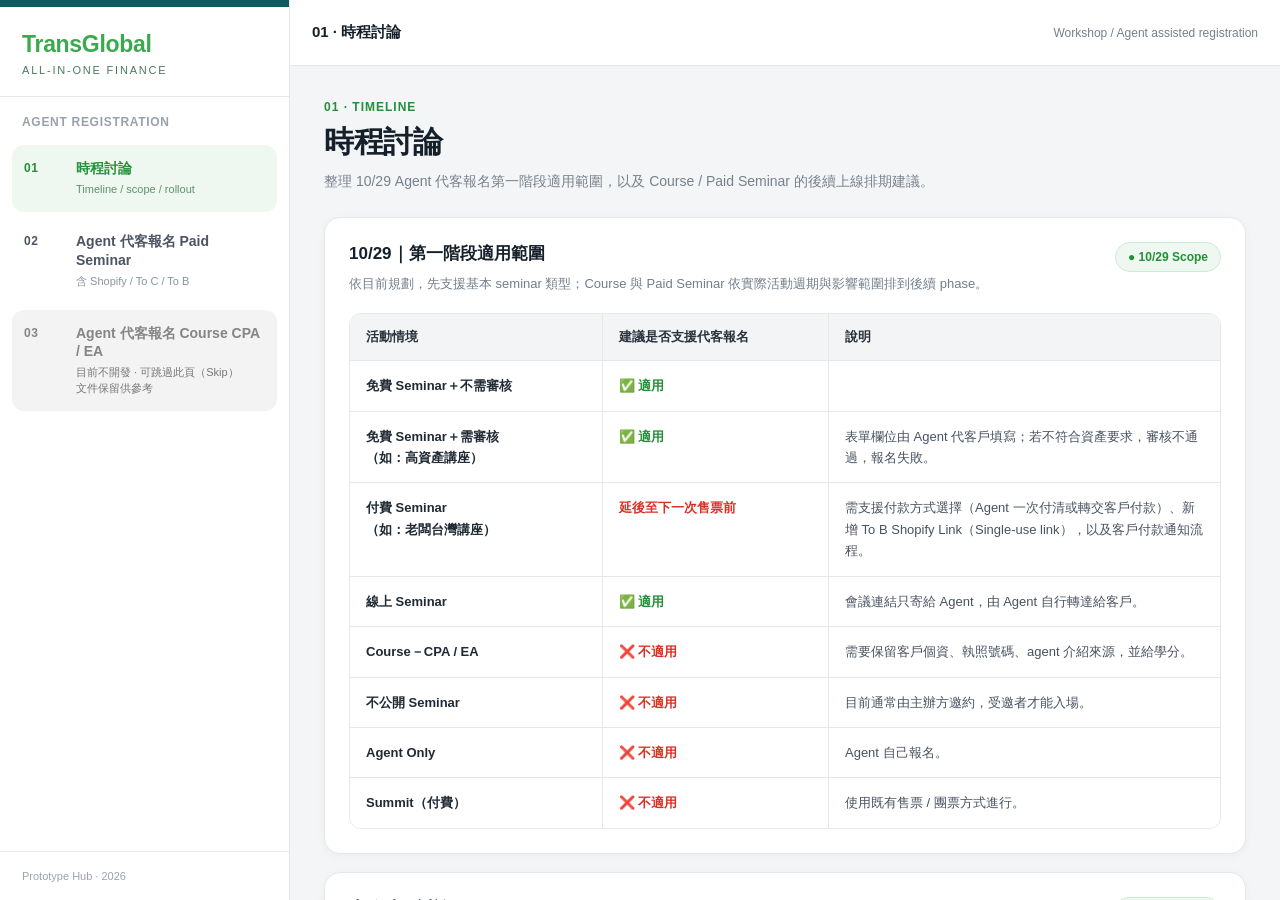
==== commit 0e53fe94: "Update rollout phases, retain Course reference, and allow optional approval links" ====
--- a/agent-registration-hub-v2/index.html
+++ b/agent-registration-hub-v2/index.html
@@ -82,6 +82,16 @@
       .decision-grid{grid-template-columns:1fr}
       .scope-head{display:block}.date-chip{margin-top:12px}
     }
+    /* Course documentation is retained for reference; development is skipped. */
+    .menu-btn[data-view="course"]{background:#f3f3f3;color:#858585;filter:grayscale(1)}
+    .menu-btn[data-view="course"]:hover{background:#eaeaea}
+    .menu-btn[data-view="course"].active{background:#e6e6e6;color:#555;box-shadow:inset 3px 0 #999}
+    .menu-btn[data-view="course"] .menu-copy span,
+    .menu-btn[data-view="course"].active .menu-copy span{color:#777}
+    #view-course.active{display:flex;flex-direction:column}
+    .course-reference-notice{flex:0 0 auto;padding:14px 22px;background:#eee;border-bottom:1px solid #d3d3d3;color:#555;font-size:13px;line-height:1.6}
+    .course-reference-notice strong{font-weight:800}
+    #view-course iframe{flex:1;min-height:0;height:0}
   </style>
 </head>
 <body>
@@ -104,7 +114,7 @@
         </button>
         <button class="menu-btn" data-view="course">
           <span class="num">03</span>
-          <span class="menu-copy"><strong>Agent 代客報名 Course CPA / EA</strong><span>Course registration prototype</span></span>
+          <span class="menu-copy"><strong>Agent 代客報名 Course CPA / EA</strong><span>目前不開發 · 可跳過此頁（Skip）<br>文件保留供參考</span></span>
         </button>
       </nav>
       <div class="sidebar-foot">Prototype Hub · 2026</div>
@@ -167,7 +177,7 @@
                       </tr>
                       <tr>
                         <td>Course－CPA / EA</td>
-                        <td><span class="later">延後至下一次售票前</span></td>
+                        <td><span class="no">❌ 不適用</span></td>
                         <td>需要保留客戶個資、執照號碼、agent 介紹來源，並給學分。</td>
                       </tr>
                       <tr>
@@ -202,13 +212,12 @@
 
                 <div class="green-box" style="margin-top:0;">
                   <ul style="margin-top:0;">
-                    <li>Phase 2 與 Phase 3 目前活動舉辦週期較長，約半年一次或單月一次，影響人數相對較小，因此可往後排。</li>
-                    <li>若強趕 10/29 上線，短期內也不會馬上使用到；此外，目前初步規劃完成的 Scope 不包含在原先預估範圍內，需要 RD 另外估時，並採分階段上線。</li>
+                    <li>Paid Seminar 活動舉辦週期較長，約半年一次或單月一次，影響人數相對較小，因此安排於 Phase 2 上線。</li>
+                    <li>Paid Seminar 短期內尚無立即使用需求，無須趕在 10/29 上線；此外，相關功能不在原先預估範圍內，需要 RD 另行估時，因此採分階段上線。</li>
                   </ul>
                   <ol>
                     <li><strong>10/29｜Phase 1</strong>：涵蓋基本 Seminar 代客報名。</li>
-                    <li><strong>11 月底前｜Phase 2</strong>：涵蓋 Course 代客報名。</li>
-                    <li><strong>12 月底前｜Phase 3</strong>：涵蓋 Paid Seminar 代客報名。</li>
+                    <li><strong>12 月底前｜Phase 2</strong>：涵蓋 Paid Seminar 代客報名。</li>
                   </ol>
                 </div>
               </div>
@@ -217,735 +226,12 @@
         </section>
 
         <section class="view" id="view-paid">
-          <iframe srcdoc="&lt;!DOCTYPE html&gt;
-&lt;html lang=&quot;zh-Hant&quot;&gt;
-&lt;head&gt;
-  &lt;meta charset=&quot;UTF-8&quot; /&gt;
-  &lt;meta http-equiv=&quot;Content-Type&quot; content=&quot;text/html; charset=UTF-8&quot; /&gt;
-  &lt;meta name=&quot;viewport&quot; content=&quot;width=device-width, initial-scale=1.0&quot; /&gt;
-  &lt;title&gt;Workshop Registration / Seminar Settings&lt;/title&gt;
-  &lt;style&gt;
-    :root {
-      --bg:#f3f4f6; --surface:#fff; --line:#e5e7eb; --line-soft:#eef1f4;
-      --text:#111827; --muted:#6b7280; --brand:#36b24a; --brand-dark:#23963a;
-      --teal:#0f5a60; --danger:#ef4444; --success-bg:#eefaf0;
-      --shadow:0 2px 8px rgba(17,24,39,.04); --radius:8px;
-    }
-    *{box-sizing:border-box}
-    body{margin:0;font-family:-apple-system,BlinkMacSystemFont,&quot;Segoe UI&quot;,&quot;Noto Sans TC&quot;,&quot;PingFang TC&quot;,&quot;Microsoft JhengHei&quot;,sans-serif;color:var(--text);background:var(--bg)}
-    .top-line{height:8px;background:var(--teal)}
-    .site-header{background:#fff;border-bottom:1px solid #d9dde3}
-    .site-header .inner,.page-wrap{width:min(1220px,calc(100% - 32px));margin:0 auto}
-    .site-header .inner{height:76px;display:flex;align-items:center;justify-content:space-between}
-    .logo{font-weight:700;line-height:1;color:#4ab44f;font-size:24px;letter-spacing:-.3px}
-    .logo small{display:block;color:#8a919c;font-size:10px;font-weight:600;letter-spacing:.4px;margin-top:4px}
-    .header-actions{display:flex;align-items:center;gap:20px;font-size:13px}.link-btn{color:#1f2937;text-decoration:none}
-    .pill-btn{border:0;padding:7px 14px;background:var(--brand);color:#fff;border-radius:999px;font-size:12px;font-weight:700;cursor:pointer}
-    .page-wrap{padding:26px 0 42px}
-    .module-tabs{display:flex;gap:8px;margin-bottom:18px;border-bottom:1px solid var(--line)}
-    .module-tab{border:0;background:transparent;padding:12px 18px;font-size:15px;font-weight:800;color:#6b7280;cursor:pointer;border-bottom:3px solid transparent}
-    .module-tab.active{color:var(--brand-dark);border-bottom-color:var(--brand)}
-    .module-panel{display:none}.module-panel.active{display:block}
-    .card{background:var(--surface);border:1px solid var(--line);border-radius:var(--radius);box-shadow:var(--shadow)}
-
-    /* Frontend */
-    .front-layout{display:grid;grid-template-columns:minmax(0,760px) 264px;gap:40px;align-items:start}
-    .form-card{padding:28px 18px 22px}.form-title{margin:0 0 8px;font-size:18px;font-weight:800}.form-subtitle{margin:0 0 20px;font-size:12px;line-height:1.6;color:var(--muted)}
-    .inline-info{display:flex;gap:8px;align-items:flex-start;border:1px solid #5b9dff;border-radius:4px;padding:10px;font-size:12px;color:#375a7f;background:#fbfdff;margin-bottom:18px}
-.payment-method{margin:0 0 18px;padding:16px;border:1px solid var(--line);border-radius:6px;background:#fff}
-    .payment-title{font-size:13px;font-weight:800;color:#1f2937;margin-bottom:12px}
-    .payment-options{display:grid;gap:10px}
-    .payment-option{display:flex;align-items:flex-start;gap:10px;padding:12px;border:1px solid #dfe5eb;border-radius:6px;background:#fff;cursor:pointer;transition:.16s ease}
-    .payment-option:hover{border-color:#a7d9af;background:#fbfffb}
-    .payment-option.active{border-color:var(--brand);background:var(--success-bg)}
-    .payment-option input{margin-top:2px;accent-color:var(--brand);flex:0 0 auto}
-    .payment-option-copy{font-size:12px;line-height:1.5;color:#374151}
-    .payment-option-copy strong{display:block;color:#1f2937;font-size:13px;margin-bottom:2px}
-    .payment-hint{color:#6b7280}
-    .email-field{display:none}
-    .email-field.show{display:block}
-    .note-icon{width:16px;height:16px;border-radius:50%;background:#3b82f6;color:#fff;display:inline-grid;place-items:center;font-size:11px;font-weight:700;flex:0 0 16px;margin-top:1px}
-    .add-client-bar{display:flex;align-items:center;justify-content:space-between;gap:12px;padding:12px 14px;margin:0 0 14px;border:1px solid #dfe5eb;border-radius:6px;background:#f8faf9}
-    .add-client-copy{font-size:12px;color:#6b7280;line-height:1.5}.add-client-copy strong{display:block;color:#263244;font-size:13px;margin-bottom:2px}
-    .add-client-btn{border:1px solid var(--brand);background:#fff;color:var(--brand-dark);border-radius:999px;padding:8px 14px;font-size:12px;font-weight:800;cursor:pointer;white-space:nowrap}.add-client-btn:hover{background:var(--success-bg)}.add-client-btn:disabled{cursor:not-allowed;color:#9ca3af;border-color:#d1d5db;background:#f3f4f6}
-    .client-tabs{display:flex;gap:8px;flex-wrap:wrap;margin:0 0 16px;padding-bottom:10px;border-bottom:1px solid var(--line)}
-    .client-tab{border:1px solid #d7dde5;background:#fff;color:#4b5563;border-radius:999px;padding:7px 14px;font-size:12px;font-weight:700;cursor:pointer}
-    .client-tab.active{border-color:var(--brand);background:var(--success-bg);color:var(--brand-dark)}
-    .client-card{display:none;border:1px solid var(--line);border-radius:6px;background:#fbfcfd;padding:14px}.client-card.active{display:block}
-    .client-card-title{font-size:13px;font-weight:800;color:#1f2937;margin-bottom:14px}
-    .field{margin-bottom:14px}.label{display:block;font-size:12px;font-weight:700;margin-bottom:8px;color:#374151}.required:before{content:&quot;* &quot;;color:var(--danger);font-weight:800}
-    .input,.select,.textarea{width:100%;height:40px;border:1px solid #d5dbe3;border-radius:4px;padding:0 12px;background:#fff;font-size:13px;color:#111827;outline:none}
-    .textarea{height:86px;padding:10px 12px;resize:vertical}.select{appearance:none;background-image:linear-gradient(45deg,transparent 50%,#9ca3af 50%),linear-gradient(135deg,#9ca3af 50%,transparent 50%);background-position:calc(100% - 17px) 17px,calc(100% - 12px) 17px;background-size:5px 5px,5px 5px;background-repeat:no-repeat;color:#6b7280}
-    .two-col{display:grid;grid-template-columns:1fr 1fr;gap:14px}.section-divider{height:1px;background:var(--line);margin:18px 0}.custom-head{display:flex;align-items:center;gap:8px;font-size:13px;font-weight:800;margin-bottom:14px}.chip{display:inline-block;background:#e5f6e8;color:#23963a;border-radius:999px;padding:5px 9px;font-size:11px;font-weight:800}
-    .summary-card{overflow:hidden;position:sticky;top:24px}.summary-banner{height:112px;padding:18px 22px;position:relative;overflow:hidden;background:linear-gradient(145deg,#ebf4f1 0%,#d9ebf4 100%)}
-    .stripe{position:absolute;width:180px;height:18px;opacity:.9;transform:rotate(-35deg);background:linear-gradient(90deg,transparent,#53a6e8,#97d6ff,transparent)}.s1{top:10px;left:-36px}.s2{top:36px;left:28px}.s3{top:64px;left:-16px}
-    .coin{position:absolute;border-radius:50%;box-shadow:0 3px 5px rgba(0,0,0,.08);width:26px;height:26px;background:radial-gradient(circle at 35% 35%,#fff2a8 0%,#ffd74d 45%,#e4b824 100%);border:2px solid #f1c63d}.coin.a{right:74px;top:10px}.coin.b{right:28px;bottom:22px;width:22px;height:22px}.coin.c{left:18px;bottom:14px;width:18px;height:18px}
-    .banner-title{position:relative;z-index:1;font-weight:900;font-size:15px;line-height:1.05;color:#111827;margin-top:20px}.banner-title span{color:#1479df}
-    .summary-body{padding:14px 16px 16px}.summary-title{margin:0 0 12px;font-size:13px;font-weight:800}.summary-row,.summary-total{display:flex;justify-content:space-between;align-items:center;font-size:12px;color:#374151;margin-bottom:10px}.summary-total{padding-top:10px;margin-top:12px;border-top:1px solid var(--line);font-weight:800}.summary-total .price{color:var(--brand);font-size:15px}
-    .submit-btn{width:100%;height:40px;border:0;border-radius:999px;background:var(--brand);color:#fff;font-weight:800;font-size:13px;cursor:pointer;margin:6px 0 14px}.summary-copy{font-size:11px;line-height:1.65;color:#374151}
-
-
-    /* Frontend registration entry step */
-    .front-step{display:none}.front-step.active{display:block}
-    .event-preview{max-width:760px;margin:0 auto;overflow:hidden}
-    .event-hero{background:#dedcc0;padding:30px 30px 26px;border-radius:8px 8px 0 0}
-    .event-hero-kicker{font-size:12px;font-weight:800;color:#1f2937;letter-spacing:.12em;margin-bottom:12px}
-    .event-hero h2{margin:0 0 12px;font-size:34px;line-height:1.15;color:#17212c}
-    .event-hero h3{margin:0 0 18px;font-size:18px;color:#17212c;letter-spacing:.12em}
-    .event-chip{display:inline-block;background:#20883d;color:#fff;border-radius:999px;padding:8px 18px;font-size:13px;font-weight:800}
-    .event-body{background:#fff;padding:28px 30px 34px;border:1px solid var(--line);border-top:0;border-radius:0 0 8px 8px}
-    .event-body h3{margin:0 0 12px;font-size:26px;line-height:1.45;color:#17212c}
-    .proxy-badge{display:inline-block;background:#e8f4ea;color:#238441;border-radius:999px;padding:7px 14px;font-size:12px;font-weight:800;margin:4px 0 18px}
-    .event-meta{display:grid;gap:12px;font-size:15px;color:#263244}.event-meta-row{display:flex;gap:12px;align-items:flex-start}.event-meta-icon{width:20px}
-    .entry-sheet{margin-top:18px;background:#fff;border:1px solid var(--line);border-radius:18px;padding:22px 24px 24px;box-shadow:0 10px 30px rgba(17,24,39,.08)}
-    .sheet-handle{width:76px;height:6px;border-radius:999px;background:#dbe1e8;margin:0 auto 20px}
-    .entry-sheet h3{margin:0 0 8px;font-size:22px}.entry-sub{font-size:13px;color:var(--muted);margin-bottom:18px}
-    .entry-choice{display:flex;align-items:center;gap:14px;width:100%;text-align:left;border:1px solid #dfe5eb;background:#fff;border-radius:12px;padding:18px 20px;margin-bottom:12px;cursor:pointer;transition:.16s ease}
-    .entry-choice:hover{border-color:#a7d9af;background:#fbfffb}.entry-choice strong{display:block;font-size:16px;color:#111827;margin-bottom:4px}.entry-choice span{font-size:13px;color:#7b8796}.entry-icon{font-size:26px;line-height:1}
-    .entry-cancel{display:block;margin:18px auto 0;border:0;background:transparent;color:#7b8796;font-size:14px;cursor:pointer}
-    .back-entry{border:0;background:transparent;color:var(--brand-dark);font-weight:800;font-size:12px;cursor:pointer;padding:0;margin-bottom:12px}
-
-    /* Backend */
-    .backend-shell{display:grid;grid-template-columns:220px minmax(0,1fr);gap:18px}
-    .backend-nav{padding:14px}.backend-nav h3{font-size:13px;margin:0 0 12px;color:#374151}.backend-nav-item{padding:10px 11px;border-radius:6px;font-size:12px;color:#4b5563;margin-bottom:4px}.backend-nav-item.active{background:var(--success-bg);color:var(--brand-dark);font-weight:800}
-    .editor-card{padding:24px}.editor-title{font-size:21px;font-weight:800;margin:0 0 24px;color:#17203b}
-    .steps{display:grid;grid-template-columns:auto 1fr auto 1fr auto;gap:12px;align-items:center;margin-bottom:26px}.step{display:flex;align-items:center;gap:9px;font-size:13px;color:#8b93a3;white-space:nowrap}.step.active{color:#1f2a44;font-weight:700}.dot{width:30px;height:30px;border-radius:50%;display:grid;place-items:center;border:1px solid #cbd2dc;background:#fff}.step.done .dot{color:var(--brand);border-color:var(--brand)}.step.active.current .dot{background:var(--brand);color:#fff;border-color:var(--brand)}.bar{height:2px;background:#e6e8ec}.bar.done{background:var(--brand)}
-    .helper{font-size:12px;color:#374151;margin-bottom:24px}.helper span{color:#8b93a3;margin-left:8px}
-    .segmented{display:inline-flex;background:#f1f3f5;border:1px solid #e2e5ea;border-radius:6px;padding:3px}.segmented button{border:0;background:transparent;padding:7px 14px;font-size:12px;color:#8b93a3;border-radius:4px;cursor:pointer}.segmented button.active{background:#fff;color:#374151;box-shadow:0 1px 3px rgba(0,0,0,.06)}
-    .editor-actions{display:flex;justify-content:flex-end;gap:10px;margin-top:24px;padding-top:18px;border-top:1px solid var(--line)}.btn{height:38px;border-radius:999px;padding:0 18px;border:1px solid #dfe3e9;background:#fff;color:#24304a;font-size:13px;cursor:pointer}.btn.primary{background:var(--brand);color:#fff;border-color:var(--brand)}
-
-
-
-    /* Scope / Flow */
-    .scope-wrap{display:grid;gap:18px}
-    .scope-intro{padding:22px 24px}.scope-intro h2{margin:0 0 8px;font-size:20px}.scope-intro p{margin:0;color:var(--muted);font-size:12px;line-height:1.7}
-    .scope-grid{display:grid;grid-template-columns:1fr 1fr;gap:18px}
-    .scope-card{padding:20px}.scope-card h3{margin:0 0 14px;font-size:15px}.scope-list{margin:0;padding-left:18px;color:#374151;font-size:12px;line-height:1.8}.scope-list strong{color:#111827}
-    .flow-section{padding:22px;overflow-x:auto}.flow-section h3{margin:0 0 6px;font-size:16px}.flow-note{margin:0 0 18px;color:var(--muted);font-size:12px;line-height:1.6}
-    .flow-lane{display:grid;grid-template-columns:150px repeat(4,minmax(170px,1fr));gap:10px;min-width:930px;align-items:stretch;margin-bottom:12px}
-    .flow-lane:last-child{margin-bottom:0}.lane-name{display:flex;align-items:center;justify-content:center;text-align:center;padding:14px;border-radius:8px;background:#f0f7f1;color:var(--brand-dark);font-weight:800;font-size:12px;border:1px solid #d6ecd9}
-    .flow-node{position:relative;display:flex;flex-direction:column;justify-content:center;min-height:104px;padding:14px 16px;border:1px solid var(--line);border-radius:8px;background:#fff;box-shadow:var(--shadow);font-size:12px;line-height:1.55;color:#374151}
-    .flow-node strong{display:block;color:#111827;font-size:13px;margin-bottom:4px}.flow-node .mini{font-size:11px;color:var(--muted);margin-top:4px}
-    .flow-node.arrow:after{content:&quot;→&quot;;position:absolute;right:-17px;top:50%;transform:translateY(-50%);color:#9ca3af;font-size:18px;font-weight:700;z-index:2}
-    .flow-node.green{border-color:#b8dfbf;background:#f8fff9}.flow-node.blue{border-color:#bcd4ef;background:#f8fbff}.flow-node.orange{border-color:#f2d4a8;background:#fffaf3}
-    .flow-node.empty{border-style:dashed;background:#fafafa;color:#9ca3af;align-items:center;text-align:center}
-    .logic-card{padding:20px}.logic-title{font-size:14px;font-weight:800;margin-bottom:14px}.logic-table{width:100%;border-collapse:collapse;font-size:12px}.logic-table th,.logic-table td{padding:11px 12px;border:1px solid var(--line);text-align:left;vertical-align:top;line-height:1.55}.logic-table th{background:#f8fafb;color:#374151;font-weight:800}.logic-table td strong{color:#111827}.tag-toc,.tag-tob{display:inline-block;border-radius:999px;padding:3px 8px;font-size:10px;font-weight:800}.tag-toc{background:#edf4ff;color:#2563eb}.tag-tob{background:#eefaf0;color:#23963a}
-    @media(max-width:900px){.scope-grid{grid-template-columns:1fr}.flow-section{padding:16px}.flow-lane{grid-template-columns:120px repeat(4,160px)}}
-
-    @media(max-width:900px){.front-layout,.backend-shell{grid-template-columns:1fr}.summary-card{position:static}.two-col{grid-template-columns:1fr}.steps{grid-template-columns:1fr}.bar{display:none}.site-header .inner{height:auto;padding:16px 0;gap:12px}.header-actions{gap:10px}}
-
-
-    /* PWA mobile presentation for Frontend prototype */
-    #frontend{
-      width:430px;
-      max-width:100%;
-      margin:0 auto;
-      min-height:820px;
-      background:#f6f7f9;
-      border:1px solid #e1e5ea;
-      border-radius:30px;
-      overflow:hidden;
-      box-shadow:0 24px 60px rgba(17,24,39,.14);
-      position:relative;
-    }
-    #frontend .front-step{min-height:820px;background:#f6f7f9}
-    #frontend .event-preview{max-width:none;min-height:820px;position:relative;background:#fff;overflow:hidden}
-    #frontend .event-preview:after{
-      content:&quot;&quot;;position:absolute;inset:0;background:rgba(31,41,55,.34);z-index:1;pointer-events:none
-    }
-    #frontend .event-hero{padding:28px 24px 24px;border-radius:0;background:#dcd9b9}
-    #frontend .event-hero-kicker{font-size:11px;margin-bottom:10px}
-    #frontend .event-hero h2{font-size:34px;margin-bottom:12px}
-    #frontend .event-hero h3{font-size:17px;margin-bottom:18px}
-    #frontend .event-chip{padding:8px 16px;font-size:12px}
-    #frontend .event-body{padding:26px 24px 230px;border:0;border-radius:0}
-    #frontend .event-body h3{font-size:25px;line-height:1.5}
-    #frontend .event-meta{font-size:14px;gap:14px}
-    #frontend .entry-sheet{
-      position:absolute;left:0;right:0;bottom:0;z-index:3;margin:0;
-      padding:18px 18px 22px;border:0;border-radius:28px 28px 0 0;
-      box-shadow:0 -14px 38px rgba(17,24,39,.10);background:#fff
-    }
-    #frontend .sheet-handle{width:58px;height:5px;margin-bottom:18px}
-    #frontend .entry-sheet h3{font-size:22px;margin-bottom:8px}
-    #frontend .entry-sub{font-size:13px;line-height:1.5;margin-bottom:16px}
-    #frontend .entry-choice{padding:16px;border-radius:16px;margin-bottom:10px;gap:12px}
-    #frontend .entry-choice strong{font-size:16px}
-    #frontend .entry-choice span{font-size:13px}
-    #frontend .entry-icon{font-size:22px}
-    #frontend .entry-cancel{margin-top:14px}
-
-    #frontend #proxyRegistrationPage{padding:0 0 84px;background:#f5f6f8}
-    #frontend .back-entry{
-      width:100%;height:56px;margin:0;padding:0 18px;background:#fff;border-bottom:1px solid var(--line);
-      text-align:left;font-size:13px;color:#374151;position:sticky;top:0;z-index:5
-    }
-    #frontend .front-layout{display:block;width:100%;margin:0}
-    #frontend .form-card{border:0;border-radius:0;box-shadow:none;padding:22px 18px 26px;background:#f5f6f8}
-    #frontend .form-title{font-size:19px;line-height:1.45;margin-bottom:8px}
-    #frontend .form-subtitle{font-size:12px;line-height:1.65;margin-bottom:16px}
-    #frontend .inline-info{border-radius:12px;padding:12px;margin-bottom:16px;background:#f8fbff}
-    #frontend .payment-method{padding:14px;border-radius:14px;margin-bottom:14px}
-    #frontend .payment-title{font-size:14px}
-    #frontend .payment-option{padding:13px;border-radius:12px}
-    #frontend .payment-option-copy{font-size:12px}
-    #frontend .payment-option-copy strong{font-size:13px}
-    #frontend .add-client-bar{display:block;padding:14px;border-radius:14px;margin-bottom:12px}
-    #frontend .add-client-btn{width:100%;margin-top:10px;height:42px;border-radius:12px}
-    #frontend .client-tabs{flex-wrap:nowrap;overflow-x:auto;padding:2px 0 10px;margin-bottom:12px;scrollbar-width:none}
-    #frontend .client-tabs::-webkit-scrollbar{display:none}
-    #frontend .client-tab{flex:0 0 auto;padding:8px 13px}
-    #frontend .client-card{padding:16px;border-radius:16px;background:#fff}
-    #frontend .client-card-title{font-size:14px;margin-bottom:16px}
-    #frontend .label{font-size:12px}
-    #frontend .input,#frontend .select{height:46px;border-radius:10px;font-size:14px}
-    #frontend .textarea{height:82px;border-radius:10px;font-size:14px}
-    #frontend .two-col{grid-template-columns:1fr 1fr;gap:10px}
-
-    #frontend .summary-card{
-      position:static;
-      left:auto;
-      bottom:auto;
-      transform:none;
-      z-index:auto;
-      width:100%;
-      height:auto !important;
-      min-height:0 !important;
-      max-height:none;
-      align-self:auto;
-      margin:14px 0 0;
-      border-radius:16px;
-      border:1px solid #dde3e9;
-      box-shadow:none;
-      background:#fff;
-      overflow:hidden;
-    }
-    #frontend .summary-banner,#frontend .summary-title,#frontend .summary-copy{display:none}
-    #frontend #proxyRegistrationPage:not(.active) .summary-card{display:none}
-    #frontend .summary-body{padding:10px 12px;display:grid;grid-template-columns:1fr 1fr auto;gap:8px;align-items:center;height:66px;min-height:0}
-    #frontend .summary-row,#frontend .summary-total{margin:0;padding:0;border:0;display:block;font-size:10px;color:#7b8490}
-    #frontend .summary-row span,#frontend .summary-total span{display:block}
-    #frontend .summary-row span:last-child,#frontend .summary-total .price{font-size:13px;color:#111827;font-weight:800;margin-top:2px}
-    #frontend .summary-card .summary-row:nth-of-type(2){display:none}
-    #frontend .submit-btn{width:112px;height:44px;margin:0;border-radius:12px;font-size:13px}
-
-    @media(max-width:520px){
-      body{background:#fff}
-      .page-wrap{width:100%;padding:12px 0 0}
-      .module-tabs{width:calc(100% - 24px);margin:0 auto 12px;padding:0 4px;overflow-x:auto}
-      .module-tab{padding:10px 12px;white-space:nowrap;font-size:13px}
-      .shopify-grid{grid-template-columns:1fr}
-      .shopify-settings{position:static}
-      .shopify-iframe{height:680px}
-      #frontend{width:100%;border:0;border-radius:0;box-shadow:none;min-height:calc(100vh - 60px)}
-      #frontend .front-step,#frontend .event-preview{min-height:calc(100vh - 60px)}
-      .site-header .inner{padding:12px 16px}
-      .site-header .logo{font-size:20px}
-      .header-actions{display:none}
-      #frontend .summary-card{width:100%;max-width:none}
-    }
-
-  
-    .shopify-label-row{
-      display:flex;
-      align-items:center;
-      gap:10px;
-      padding:14px 18px 10px;
-      background:#fff;
-      border-bottom:1px solid var(--line);
-    }
-    .shopify-type-tag{
-      display:inline-flex;
-      align-items:center;
-      justify-content:center;
-      min-width:64px;
-      padding:7px 12px;
-      border-radius:999px;
-      font-size:12px;
-      font-weight:800;
-      letter-spacing:.2px;
-      border:1px solid #b9dec1;
-      background:#eefaf0;
-      color:#23963a;
-    }
-    .shopify-type-tag.tob{
-      border-color:#bfd3ee;
-      background:#eef5ff;
-      color:#2f6fb0;
-    }
-    .shopify-type-copy{
-      font-size:14px;
-      font-weight:700;
-      color:#374151;
-    }
-
-
-    /* Requirements background / current state */
-    .context-wrap{display:grid;gap:18px}
-    .context-hero{padding:24px}
-    .context-hero h2{margin:0 0 8px;font-size:22px;color:#111827}
-    .context-hero p{margin:0;color:#6b7280;font-size:13px;line-height:1.75}
-    .context-grid{display:grid;grid-template-columns:1fr 1fr;gap:18px}
-    .context-card{padding:20px}
-    .context-card h3{margin:0 0 12px;font-size:16px;color:#111827}
-    .context-card ul,.context-card ol{margin:0;padding-left:20px;color:#374151;font-size:13px;line-height:1.8}
-    .context-card li+li{margin-top:4px}
-    .context-kicker{display:inline-flex;align-items:center;padding:5px 10px;border-radius:999px;background:#eefaf0;color:#23963a;font-size:11px;font-weight:800;margin-bottom:12px}
-    .context-note{margin-top:12px;padding:12px 14px;border-radius:10px;background:#f8fafb;border:1px solid #e5e7eb;color:#596273;font-size:12px;line-height:1.65}
-    .solution-stack{display:grid;gap:12px}
-    .solution-item{border:1px solid #e2e7ec;border-radius:12px;padding:16px;background:#fff}
-    .solution-item strong{display:block;color:#111827;font-size:14px;margin-bottom:5px}
-    .solution-item p{margin:0;color:#5f6b79;font-size:12px;line-height:1.7}
-    .solution-item .tag{display:inline-flex;margin-bottom:8px;border-radius:999px;padding:4px 8px;font-size:10px;font-weight:800;background:#eef5ff;color:#2f6fb0}
-    .solution-item:nth-child(2) .tag{background:#eefaf0;color:#23963a}
-    .solution-item:nth-child(3) .tag{background:#fff4e8;color:#b76500}
-    .context-image-card{padding:18px;overflow:hidden}
-    .context-image-card h3{margin:0 0 6px;font-size:16px}
-    .context-image-card p{margin:0 0 14px;color:#6b7280;font-size:12px;line-height:1.6}
-    .context-image-card img{display:block;width:100%;height:auto;border:1px solid #e5e7eb;border-radius:10px;background:#fff}
-    @media(max-width:900px){.context-grid{grid-template-columns:1fr}}
-
-    .image-action-card{padding:22px 24px;}
-    .image-action-card h3{margin:0 0 8px;font-size:16px;}
-    .image-action-card p{margin:0 0 16px;color:var(--muted);font-size:12px;line-height:1.65;}
-    .image-open-btn{display:inline-flex;align-items:center;gap:8px;height:40px;padding:0 16px;border:1px solid #cfd8e3;border-radius:10px;background:#fff;color:#24304a;font-size:13px;font-weight:800;cursor:pointer;}
-    .image-open-btn:hover{border-color:var(--brand);color:var(--brand-dark);background:#f7fcf8;}
-    .preview-action-row{padding:18px;background:#fff;}
-    .image-modal{display:none;position:fixed;inset:0;z-index:9999;background:rgba(17,24,39,.72);padding:24px;align-items:center;justify-content:center;}
-    .image-modal.open{display:flex;}
-    .image-modal-dialog{width:min(1320px,96vw);max-height:94vh;background:#fff;border-radius:16px;overflow:hidden;box-shadow:0 30px 80px rgba(0,0,0,.28);display:flex;flex-direction:column;}
-    .image-modal-head{height:58px;display:flex;align-items:center;justify-content:space-between;padding:0 18px;border-bottom:1px solid var(--line);flex:0 0 auto;}
-    .image-modal-title{font-size:14px;font-weight:800;color:#1f2937;}
-    .image-modal-close{width:34px;height:34px;border:0;border-radius:9px;background:#f3f4f6;color:#374151;font-size:22px;cursor:pointer;}
-    .image-modal-body{overflow:auto;background:#f4f5f7;padding:16px;text-align:center;}
-    .image-modal-body img{display:block;max-width:100%;height:auto;margin:0 auto;background:#fff;box-shadow:0 1px 3px rgba(17,24,39,.08);}
-
-  &lt;/style&gt;
-&lt;/head&gt;
-&lt;body&gt;
-  &lt;div class=&quot;top-line&quot;&gt;&lt;/div&gt;
-  &lt;header class=&quot;site-header&quot;&gt;
-    &lt;div class=&quot;inner&quot;&gt;
-      &lt;div class=&quot;logo&quot;&gt;TransGlobal&lt;small&gt;All in One Finance&lt;/small&gt;&lt;/div&gt;
-    &lt;/div&gt;
-  &lt;/header&gt;
-
-  &lt;main class=&quot;page-wrap&quot;&gt;
-    &lt;div class=&quot;module-tabs&quot; role=&quot;tablist&quot; aria-label=&quot;Module tabs&quot;&gt;
-      &lt;button class=&quot;module-tab active&quot; data-module=&quot;frontend&quot;&gt;前台&lt;/button&gt;
-      &lt;button class=&quot;module-tab&quot; data-module=&quot;backend&quot;&gt;後台&lt;/button&gt;
-      &lt;button class=&quot;module-tab&quot; data-module=&quot;scope&quot;&gt;功能流程圖與全部範疇&lt;/button&gt;
-      &lt;button class=&quot;module-tab&quot; data-module=&quot;context&quot;&gt;需求背景與現況&lt;/button&gt;
-      &lt;button class=&quot;module-tab&quot; data-module=&quot;shopify&quot;&gt;Shopify 設定示意&lt;/button&gt;
-    &lt;/div&gt;
-
-    &lt;section id=&quot;frontend&quot; class=&quot;module-panel active&quot;&gt;
-      &lt;div id=&quot;registrationEntry&quot; class=&quot;front-step active&quot;&gt;
-        &lt;div class=&quot;event-preview&quot;&gt;
-          &lt;div class=&quot;event-hero&quot;&gt;
-            &lt;div class=&quot;event-hero-kicker&quot;&gt;ALL-IN-ONE FINANCE&lt;/div&gt;
-            &lt;h2&gt;人生下半場&lt;/h2&gt;
-            &lt;h3&gt;資產稅務策略&lt;/h3&gt;
-            &lt;span class=&quot;event-chip&quot;&gt;資產保值秘訣&lt;/span&gt;
-          &lt;/div&gt;
-          &lt;div class=&quot;event-body&quot;&gt;
-            &lt;h3&gt;人生下半場的資產稅務策劃及財富傳承與信託講座&lt;/h3&gt;
-            &lt;span class=&quot;proxy-badge&quot;&gt;支援代客報名&lt;/span&gt;
-            &lt;div class=&quot;event-meta&quot;&gt;
-              &lt;div class=&quot;event-meta-row&quot;&gt;&lt;span class=&quot;event-meta-icon&quot;&gt;📅&lt;/span&gt;&lt;span&gt;10/17/2026（六）10:00 AM PDT&lt;/span&gt;&lt;/div&gt;
-              &lt;div class=&quot;event-meta-row&quot;&gt;&lt;span class=&quot;event-meta-icon&quot;&gt;📍&lt;/span&gt;&lt;span&gt;3848 Carson St, Suite 200. Torrance&lt;/span&gt;&lt;/div&gt;
-              &lt;div class=&quot;event-meta-row&quot;&gt;&lt;span class=&quot;event-meta-icon&quot;&gt;🎟️&lt;/span&gt;&lt;span&gt;FREE・尚有 38 席&lt;/span&gt;&lt;/div&gt;
-            &lt;/div&gt;
-          &lt;/div&gt;
-          &lt;div class=&quot;entry-sheet&quot;&gt;
-            &lt;div class=&quot;sheet-handle&quot;&gt;&lt;/div&gt;
-            &lt;h3&gt;這次報名是給誰的？&lt;/h3&gt;
-            &lt;div class=&quot;entry-sub&quot;&gt;你目前以 Wade Warren（#TG-10482）登入。&lt;/div&gt;
-            &lt;button type=&quot;button&quot; class=&quot;entry-choice&quot;&gt;
-              &lt;span class=&quot;entry-icon&quot;&gt;🎟️&lt;/span&gt;
-              &lt;span&gt;&lt;strong&gt;自己報名&lt;/strong&gt;以你本人的身份參加&lt;/span&gt;
-            &lt;/button&gt;
-            &lt;button type=&quot;button&quot; id=&quot;proxyRegistrationBtn&quot; class=&quot;entry-choice&quot;&gt;
-              &lt;span class=&quot;entry-icon&quot;&gt;👥&lt;/span&gt;
-              &lt;span&gt;&lt;strong&gt;幫客戶報名&lt;/strong&gt;只填姓名，最多 10 位&lt;/span&gt;
-            &lt;/button&gt;
-            &lt;button type=&quot;button&quot; class=&quot;entry-cancel&quot;&gt;取消&lt;/button&gt;
-          &lt;/div&gt;
-        &lt;/div&gt;
-      &lt;/div&gt;
-
-      &lt;div id=&quot;proxyRegistrationPage&quot; class=&quot;front-step&quot;&gt;
-        &lt;button type=&quot;button&quot; id=&quot;backToRegistrationEntry&quot; class=&quot;back-entry&quot;&gt;← 回到報名對象選擇&lt;/button&gt;
-      &lt;div class=&quot;front-layout&quot;&gt;
-        &lt;div class=&quot;card form-card&quot;&gt;
-          &lt;h2 class=&quot;form-title&quot;&gt;Page 4｜代客報名頁（Paid seminar 情境）&lt;/h2&gt;
-          &lt;p class=&quot;form-subtitle&quot;&gt;只需要姓名。系統不會儲存客戶的聯絡方式，也不會主動與他們聯繫。&lt;/p&gt;
-          &lt;div class=&quot;inline-info&quot;&gt;&lt;span class=&quot;note-icon&quot;&gt;i&lt;/span&gt;&lt;span&gt;此活動已設定 &lt;strong&gt;Agent Proxy Registration&lt;/strong&gt; 專用 Form，下方 Custom Form 欄位取用代客報名版本。&lt;/span&gt;&lt;/div&gt;
-
-          &lt;div class=&quot;payment-method&quot;&gt;
-            &lt;div class=&quot;payment-title&quot;&gt;選擇付款方式&lt;/div&gt;
-            &lt;div class=&quot;payment-options&quot;&gt;
-              &lt;label class=&quot;payment-option active&quot; data-payment=&quot;agent&quot;&gt;
-                &lt;input type=&quot;radio&quot; name=&quot;paymentMethod&quot; value=&quot;agent&quot; checked&gt;
-                &lt;span class=&quot;payment-option-copy&quot;&gt;&lt;strong&gt;1. 我代為幫客戶付款&lt;/strong&gt;&lt;span class=&quot;payment-hint&quot;&gt;不需留下客戶 Email。&lt;/span&gt;&lt;/span&gt;
-              &lt;/label&gt;
-              &lt;label class=&quot;payment-option&quot; data-payment=&quot;customer&quot;&gt;
-                &lt;input type=&quot;radio&quot; name=&quot;paymentMethod&quot; value=&quot;customer&quot;&gt;
-                &lt;span class=&quot;payment-option-copy&quot;&gt;&lt;strong&gt;2. 客戶自行付款&lt;/strong&gt;&lt;span class=&quot;payment-hint&quot;&gt;因需要提供付款連結給客戶，選擇此項目後，每位客戶皆需留下 Email。&lt;/span&gt;&lt;/span&gt;
-              &lt;/label&gt;
-            &lt;/div&gt;
-          &lt;/div&gt;
-
-          &lt;div class=&quot;add-client-bar&quot;&gt;
-            &lt;div class=&quot;add-client-copy&quot;&gt;&lt;strong&gt;代客報名&lt;/strong&gt;&lt;span id=&quot;clientCountCopy&quot;&gt;目前 1 位客戶，最多可新增至 10 位。&lt;/span&gt;&lt;/div&gt;
-            &lt;button type=&quot;button&quot; id=&quot;addClientBtn&quot; class=&quot;add-client-btn&quot;&gt;＋ 新增更多客戶&lt;/button&gt;
-          &lt;/div&gt;
-          &lt;div id=&quot;clientTabs&quot; class=&quot;client-tabs&quot;&gt;&lt;button class=&quot;client-tab active&quot; data-client=&quot;1&quot;&gt;客戶 1&lt;/button&gt;&lt;/div&gt;
-          &lt;div id=&quot;clientCards&quot;&gt;
-          &lt;div class=&quot;client-card active&quot; data-client=&quot;1&quot;&gt;
-            &lt;div class=&quot;client-card-title&quot;&gt;客戶 1&lt;/div&gt;
-            &lt;div class=&quot;two-col&quot;&gt;
-              &lt;div class=&quot;field&quot;&gt;&lt;label class=&quot;label required&quot;&gt;First name&lt;/label&gt;&lt;input class=&quot;input&quot; placeholder=&quot;請輸入&quot;&gt;&lt;/div&gt;
-              &lt;div class=&quot;field&quot;&gt;&lt;label class=&quot;label required&quot;&gt;Last name&lt;/label&gt;&lt;input class=&quot;input&quot; placeholder=&quot;請輸入&quot;&gt;&lt;/div&gt;
-            &lt;/div&gt;
-            &lt;div class=&quot;field email-field&quot;&gt;&lt;label class=&quot;label required&quot;&gt;Email&lt;/label&gt;&lt;input class=&quot;input client-email&quot; type=&quot;email&quot; placeholder=&quot;請輸入客戶 Email&quot;&gt;&lt;/div&gt;
-            &lt;div class=&quot;field&quot;&gt;&lt;label class=&quot;label&quot;&gt;Note（選填）&lt;/label&gt;&lt;textarea class=&quot;textarea&quot; placeholder=&quot;例如：王太太的先生、公司同事&quot;&gt;&lt;/textarea&gt;&lt;/div&gt;
-            &lt;div class=&quot;section-divider&quot;&gt;&lt;/div&gt;
-            &lt;div class=&quot;custom-head&quot;&gt;Custom Form &lt;span class=&quot;chip&quot;&gt;Agent Proxy&lt;/span&gt;&lt;/div&gt;
-            &lt;div class=&quot;field&quot; style=&quot;margin-bottom:0&quot;&gt;&lt;label class=&quot;label&quot;&gt;您目前最關心的議題&lt;/label&gt;&lt;select class=&quot;select&quot;&gt;&lt;option&gt;請選擇&lt;/option&gt;&lt;option&gt;退休規劃&lt;/option&gt;&lt;option&gt;保險配置&lt;/option&gt;&lt;option&gt;資產傳承&lt;/option&gt;&lt;/select&gt;&lt;/div&gt;
-          &lt;/div&gt;
-          &lt;/div&gt;
-        &lt;/div&gt;
-
-        &lt;aside class=&quot;card summary-card&quot;&gt;
-          &lt;div class=&quot;summary-banner&quot;&gt;&lt;div class=&quot;stripe s1&quot;&gt;&lt;/div&gt;&lt;div class=&quot;stripe s2&quot;&gt;&lt;/div&gt;&lt;div class=&quot;stripe s3&quot;&gt;&lt;/div&gt;&lt;div class=&quot;coin a&quot;&gt;&lt;/div&gt;&lt;div class=&quot;coin b&quot;&gt;&lt;/div&gt;&lt;div class=&quot;coin c&quot;&gt;&lt;/div&gt;&lt;div class=&quot;banner-title&quot;&gt;&lt;span&gt;AGENT&lt;/span&gt; PROXY&lt;br&gt;REGISTRATION&lt;/div&gt;&lt;/div&gt;
-          &lt;div class=&quot;summary-body&quot;&gt;&lt;h3 class=&quot;summary-title&quot;&gt;摘要&lt;/h3&gt;&lt;div class=&quot;summary-row&quot;&gt;&lt;span&gt;報名人數&lt;/span&gt;&lt;span id=&quot;summaryClientCount&quot;&gt;1 位&lt;/span&gt;&lt;/div&gt;&lt;div class=&quot;summary-row&quot;&gt;&lt;span&gt;票種&lt;/span&gt;&lt;span&gt;FREE&lt;/span&gt;&lt;/div&gt;&lt;div class=&quot;summary-total&quot;&gt;&lt;span&gt;總計&lt;/span&gt;&lt;span class=&quot;price&quot;&gt;FREE&lt;/span&gt;&lt;/div&gt;&lt;button class=&quot;submit-btn&quot;&gt;送出&lt;/button&gt;&lt;div class=&quot;summary-copy&quot;&gt;&lt;strong&gt;說明：&lt;/strong&gt;送出申請前，請再次確認代客報名資料是否正確。&lt;/div&gt;&lt;/div&gt;
-        &lt;/aside&gt;
-      &lt;/div&gt;
-      &lt;/div&gt;
-    &lt;/section&gt;
-
-    &lt;section id=&quot;backend&quot; class=&quot;module-panel&quot;&gt;
-      &lt;div class=&quot;backend-shell&quot;&gt;
-        &lt;aside class=&quot;card backend-nav&quot;&gt;
-          &lt;h3&gt;Events&lt;/h3&gt;
-          &lt;div class=&quot;backend-nav-item active&quot;&gt;Seminar&lt;/div&gt;
-          &lt;div class=&quot;backend-nav-item&quot;&gt;Campaigns&lt;/div&gt;
-          &lt;div class=&quot;backend-nav-item&quot;&gt;Tracking&lt;/div&gt;
-          &lt;div class=&quot;backend-nav-item&quot;&gt;Tickets&lt;/div&gt;
-          &lt;div class=&quot;backend-nav-item&quot;&gt;Forms&lt;/div&gt;
-          &lt;div class=&quot;backend-nav-item&quot;&gt;Settings&lt;/div&gt;
-        &lt;/aside&gt;
-
-        &lt;section class=&quot;card editor-card&quot;&gt;
-          &lt;h2 class=&quot;editor-title&quot;&gt;Edit a seminar&lt;/h2&gt;
-          &lt;div class=&quot;steps&quot;&gt;
-            &lt;div class=&quot;step done&quot;&gt;&lt;div class=&quot;dot&quot;&gt;✓&lt;/div&gt;&lt;span&gt;Basic Info&lt;/span&gt;&lt;/div&gt;&lt;div class=&quot;bar done&quot;&gt;&lt;/div&gt;
-            &lt;div class=&quot;step active current&quot;&gt;&lt;div class=&quot;dot&quot;&gt;2&lt;/div&gt;&lt;span&gt;Tickets&lt;/span&gt;&lt;/div&gt;&lt;div class=&quot;bar&quot;&gt;&lt;/div&gt;
-            &lt;div class=&quot;step&quot;&gt;&lt;div class=&quot;dot&quot;&gt;3&lt;/div&gt;&lt;span&gt;Register Form&lt;/span&gt;&lt;/div&gt;
-          &lt;/div&gt;
-          &lt;div class=&quot;helper&quot;&gt;Preview your event to make sure everything looks right before publishing. &lt;span&gt;↗ Preview your event&lt;/span&gt;&lt;/div&gt;
-          &lt;div class=&quot;field&quot;&gt;&lt;label class=&quot;label required&quot;&gt;Select ticket&lt;/label&gt;&lt;div class=&quot;segmented&quot;&gt;&lt;button id=&quot;freeBtn&quot;&gt;Free&lt;/button&gt;&lt;button id=&quot;paidBtn&quot; class=&quot;active&quot;&gt;Paid&lt;/button&gt;&lt;/div&gt;&lt;/div&gt;
-          &lt;div class=&quot;field&quot;&gt;&lt;label class=&quot;label required&quot; for=&quot;customerLink&quot;&gt;Shopify marketplace link (for customer)&lt;/label&gt;&lt;input id=&quot;customerLink&quot; class=&quot;input&quot; type=&quot;url&quot; value=&quot;https://transglobalus.myshopify.com/zh-tw/products/customer-ticket&quot;&gt;&lt;/div&gt;
-          &lt;div class=&quot;field&quot;&gt;&lt;label class=&quot;label required&quot; for=&quot;agentLink&quot;&gt;Shopify marketplace link (for agent/ agent&#x27;s customer)&lt;/label&gt;&lt;input id=&quot;agentLink&quot; class=&quot;input&quot; type=&quot;url&quot; value=&quot;https://transglobalus.myshopify.com/zh-tw/products/agent-ticket&quot;&gt;&lt;/div&gt;
-          &lt;div class=&quot;field&quot;&gt;&lt;label class=&quot;label&quot; for=&quot;ticketInfo&quot;&gt;Ticket info&lt;/label&gt;&lt;textarea id=&quot;ticketInfo&quot; class=&quot;textarea&quot; placeholder=&quot;Please enter&quot;&gt;&lt;/textarea&gt;&lt;/div&gt;
-          &lt;div class=&quot;editor-actions&quot;&gt;&lt;button class=&quot;btn&quot;&gt;Cancel&lt;/button&gt;&lt;button class=&quot;btn&quot;&gt;Previous&lt;/button&gt;&lt;button class=&quot;btn primary&quot;&gt;Next&lt;/button&gt;&lt;/div&gt;
-        &lt;/section&gt;
-      &lt;/div&gt;
-    &lt;/section&gt;
-
-
-    &lt;section id=&quot;scope&quot; class=&quot;module-panel&quot;&gt;
-      &lt;div class=&quot;scope-wrap&quot;&gt;
-        &lt;section class=&quot;card scope-intro&quot;&gt;
-          &lt;h2&gt;Paid Seminar｜Agent 代客報名功能流程與範疇&lt;/h2&gt;
-          &lt;p&gt;此頁整理本次 Paid Seminar 代客報名的後台設定、前台付款選擇，以及 To C / To B 三種通知信流程。&lt;/p&gt;
-        &lt;/section&gt;
-
-        &lt;div class=&quot;scope-grid&quot;&gt;
-          &lt;section class=&quot;card scope-card&quot;&gt;
-            &lt;h3&gt;1. 後台建立 Paid Seminar&lt;/h3&gt;
-            &lt;ul class=&quot;scope-list&quot;&gt;
-              &lt;li&gt;Paid Seminar 可分別設定 &lt;strong&gt;To C Shopify marketplace link&lt;/strong&gt; 與 &lt;strong&gt;To B Shopify marketplace link&lt;/strong&gt;。&lt;/li&gt;
-              &lt;li&gt;&lt;strong&gt;To C link&lt;/strong&gt;：沿用現況，提供一般客戶自行報名後付款。&lt;/li&gt;
-              &lt;li&gt;&lt;strong&gt;To B link&lt;/strong&gt;：本次新增，適用 Agent 代客報名情境；審核通過後依付款對象帶入此連結。&lt;/li&gt;
-            &lt;/ul&gt;
-          &lt;/section&gt;
-          &lt;section class=&quot;card scope-card&quot;&gt;
-            &lt;h3&gt;2. 前台 Agent 代客報名&lt;/h3&gt;
-            &lt;ul class=&quot;scope-list&quot;&gt;
-              &lt;li&gt;Agent 進入代客報名後，先選擇付款方式。&lt;/li&gt;
-              &lt;li&gt;&lt;strong&gt;Agent 自行付款&lt;/strong&gt;：不需填寫客戶 Email。&lt;/li&gt;
-              &lt;li&gt;&lt;strong&gt;客戶自行付款&lt;/strong&gt;：每位客戶 Email 必填，系統用於寄送付款連結。&lt;/li&gt;
-            &lt;/ul&gt;
-          &lt;/section&gt;
-        &lt;/div&gt;
-
-        &lt;section class=&quot;card flow-section&quot;&gt;
-          &lt;h3&gt;功能流程圖&lt;/h3&gt;
-          &lt;p class=&quot;flow-note&quot;&gt;從 Paid Seminar 建立 → 前台報名 → 審核通過 → 付款驗證 → QR Code 通知。&lt;/p&gt;
-
-          &lt;div class=&quot;flow-lane&quot;&gt;
-            &lt;div class=&quot;lane-name&quot;&gt;後台設定&lt;/div&gt;
-            &lt;div class=&quot;flow-node arrow green&quot;&gt;&lt;strong&gt;建立 Paid Seminar&lt;/strong&gt;&lt;span&gt;Ticket type = Paid&lt;/span&gt;&lt;/div&gt;
-            &lt;div class=&quot;flow-node arrow&quot;&gt;&lt;strong&gt;設定 To C Link&lt;/strong&gt;&lt;span&gt;Shopify marketplace link (for customer)&lt;/span&gt;&lt;/div&gt;
-            &lt;div class=&quot;flow-node arrow&quot;&gt;&lt;strong&gt;設定 To B Link&lt;/strong&gt;&lt;span&gt;Shopify marketplace link (for agent / agent&#x27;s customer)&lt;/span&gt;&lt;/div&gt;
-            &lt;div class=&quot;flow-node green&quot;&gt;&lt;strong&gt;發布活動&lt;/strong&gt;&lt;span&gt;前台依報名類型與付款方式套用對應流程&lt;/span&gt;&lt;/div&gt;
-          &lt;/div&gt;
-
-          &lt;h3 style=&quot;margin-top:26px;&quot;&gt;三種流程&lt;/h3&gt;
-          &lt;p class=&quot;flow-note&quot;&gt;依報名對象與付款方式，分為 To C 一般客戶、To B Agent 付款、To B 客戶付款三種流程。&lt;/p&gt;
-
-          &lt;div class=&quot;flow-lane&quot;&gt;
-            &lt;div class=&quot;lane-name&quot;&gt;To C&lt;br&gt;一般客戶&lt;/div&gt;
-            &lt;div class=&quot;flow-node arrow blue&quot;&gt;&lt;strong&gt;客戶自行報名&lt;/strong&gt;&lt;span&gt;送出 Paid Seminar 報名&lt;/span&gt;&lt;/div&gt;
-            &lt;div class=&quot;flow-node arrow&quot;&gt;&lt;strong&gt;1) 報名送出&lt;/strong&gt;&lt;span class=&quot;mini&quot;&gt;寄給客戶&lt;/span&gt;&lt;/div&gt;
-            &lt;div class=&quot;flow-node arrow&quot;&gt;&lt;strong&gt;2) 審核通過&lt;/strong&gt;&lt;span&gt;提供 &lt;span class=&quot;tag-toc&quot;&gt;To C Link&lt;/span&gt;&lt;/span&gt;&lt;span class=&quot;mini&quot;&gt;寄給客戶&lt;/span&gt;&lt;/div&gt;
-            &lt;div class=&quot;flow-node blue&quot;&gt;&lt;strong&gt;3) 付款驗證通過&lt;/strong&gt;&lt;span&gt;收到 QR Code&lt;/span&gt;&lt;span class=&quot;mini&quot;&gt;寄給客戶&lt;/span&gt;&lt;/div&gt;
-          &lt;/div&gt;
-
-          &lt;div class=&quot;flow-lane&quot;&gt;
-            &lt;div class=&quot;lane-name&quot;&gt;To B&lt;br&gt;Agent 付款&lt;/div&gt;
-            &lt;div class=&quot;flow-node arrow green&quot;&gt;&lt;strong&gt;Agent 代客報名&lt;/strong&gt;&lt;span&gt;付款方式：我代為幫客戶付款&lt;/span&gt;&lt;/div&gt;
-            &lt;div class=&quot;flow-node arrow&quot;&gt;&lt;strong&gt;1) 報名送出&lt;/strong&gt;&lt;span class=&quot;mini&quot;&gt;寄給 Agent&lt;/span&gt;&lt;/div&gt;
-            &lt;div class=&quot;flow-node arrow&quot;&gt;&lt;strong&gt;2) 審核通過&lt;/strong&gt;&lt;span&gt;提供 &lt;span class=&quot;tag-tob&quot;&gt;To B Link&lt;/span&gt;&lt;/span&gt;&lt;span class=&quot;mini&quot;&gt;寄給 Agent&lt;/span&gt;&lt;/div&gt;
-            &lt;div class=&quot;flow-node green&quot;&gt;&lt;strong&gt;3) 付款驗證通過&lt;/strong&gt;&lt;span&gt;收到 QR Code&lt;/span&gt;&lt;span class=&quot;mini&quot;&gt;寄給 Agent&lt;/span&gt;&lt;/div&gt;
-          &lt;/div&gt;
-
-          &lt;div class=&quot;flow-lane&quot;&gt;
-            &lt;div class=&quot;lane-name&quot;&gt;To B&lt;br&gt;客戶付款&lt;/div&gt;
-            &lt;div class=&quot;flow-node arrow orange&quot;&gt;&lt;strong&gt;Agent 代客報名&lt;/strong&gt;&lt;span&gt;付款方式：客戶自行付款&lt;/span&gt;&lt;span class=&quot;mini&quot;&gt;客戶 Email 必填&lt;/span&gt;&lt;/div&gt;
-            &lt;div class=&quot;flow-node arrow&quot;&gt;&lt;strong&gt;1) 報名送出&lt;/strong&gt;&lt;span class=&quot;mini&quot;&gt;只寄給 Agent&lt;/span&gt;&lt;/div&gt;
-            &lt;div class=&quot;flow-node arrow&quot;&gt;&lt;strong&gt;2) 審核通過&lt;/strong&gt;&lt;span&gt;提供 &lt;span class=&quot;tag-tob&quot;&gt;To B Link&lt;/span&gt; 給客戶&lt;/span&gt;&lt;span class=&quot;mini&quot;&gt;客戶收到付款連結；同時以 Email / PWA 通知 Agent：「客戶已收到付款連結」&lt;/span&gt;&lt;/div&gt;
-            &lt;div class=&quot;flow-node orange&quot;&gt;&lt;strong&gt;3) 付款驗證通過&lt;/strong&gt;&lt;span&gt;客戶收到入場 QR Code&lt;/span&gt;&lt;span class=&quot;mini&quot;&gt;同時以 Email / PWA 通知 Agent：「客戶繳款成功，已可領取入場 QR Code」&lt;/span&gt;&lt;/div&gt;
-          &lt;/div&gt;
-        &lt;/section&gt;
-
-        &lt;section class=&quot;card logic-card&quot;&gt;
-          &lt;div class=&quot;logic-title&quot;&gt;通知(email/pwa)與 Shopify Link Mapping&lt;/div&gt;
-          &lt;table class=&quot;logic-table&quot;&gt;
-            &lt;thead&gt;&lt;tr&gt;&lt;th&gt;情境&lt;/th&gt;&lt;th&gt;Step 1｜報名送出&lt;/th&gt;&lt;th&gt;Step 2｜審核通過&lt;/th&gt;&lt;th&gt;Step 3｜付款驗證通過&lt;/th&gt;&lt;/tr&gt;&lt;/thead&gt;
-            &lt;tbody&gt;
-              &lt;tr&gt;&lt;td&gt;&lt;span class=&quot;tag-toc&quot;&gt;To C&lt;/span&gt;&lt;br&gt;&lt;strong&gt;一般客戶自行報名&lt;/strong&gt;&lt;/td&gt;&lt;td&gt;寄給客戶&lt;/td&gt;&lt;td&gt;寄給客戶&lt;br&gt;提供 To C Shopify link&lt;/td&gt;&lt;td&gt;寄給客戶&lt;br&gt;提供 QR Code&lt;/td&gt;&lt;/tr&gt;
-              &lt;tr&gt;&lt;td&gt;&lt;span class=&quot;tag-tob&quot;&gt;To B&lt;/span&gt;&lt;br&gt;&lt;strong&gt;Agent 代客報名／Agent 付款&lt;/strong&gt;&lt;/td&gt;&lt;td&gt;寄給 Agent&lt;/td&gt;&lt;td&gt;寄給 Agent&lt;br&gt;提供 To B Shopify link&lt;/td&gt;&lt;td&gt;寄給 Agent&lt;br&gt;提供 QR Code&lt;/td&gt;&lt;/tr&gt;
-              &lt;tr&gt;&lt;td&gt;&lt;span class=&quot;tag-tob&quot;&gt;To B&lt;/span&gt;&lt;br&gt;&lt;strong&gt;Agent 代客報名／客戶付款&lt;/strong&gt;&lt;/td&gt;&lt;td&gt;只寄給 Agent&lt;/td&gt;&lt;td&gt;客戶：收到 To B Shopify link&lt;br&gt;Agent：Email / PWA 通知「客戶已收到付款連結」&lt;/td&gt;&lt;td&gt;客戶：收到入場 QR Code&lt;br&gt;Agent：Email / PWA 通知「客戶繳款成功，已可領取入場 QR Code」&lt;/td&gt;&lt;/tr&gt;
-            &lt;/tbody&gt;
-          &lt;/table&gt;
-        &lt;/section&gt;
-      &lt;/div&gt;
-    &lt;/section&gt;
-
-
-    &lt;section id=&quot;context&quot; class=&quot;module-panel&quot;&gt;
-      &lt;div class=&quot;context-wrap&quot;&gt;
-        &lt;section class=&quot;card context-hero&quot;&gt;
-          &lt;div class=&quot;context-kicker&quot;&gt;Paid Seminar × Agent Proxy Registration&lt;/div&gt;
-          &lt;h2&gt;需求背景與現況&lt;/h2&gt;
-          &lt;p&gt;Paid Seminar 原本的 Shopify Marketplace Link 設計，是以低頻、面向 To C 消費者的售票情境為主；加入 Agent 代客報名後，付款對象、價格與付款方式開始出現更高程度的個別差異，因此需要重新確認系統要支援到哪一層。&lt;/p&gt;
-        &lt;/section&gt;
-
-        &lt;div class=&quot;context-grid&quot;&gt;
-          &lt;section class=&quot;card context-card&quot;&gt;
-            &lt;h3&gt;1｜Paid Seminar 原始設計情境&lt;/h3&gt;
-            &lt;ul&gt;
-              &lt;li&gt;當初將 &lt;strong&gt;Shopify Marketplace Link&lt;/strong&gt; 設計為可動態調整，並於審核通過後帶入付款通知。&lt;/li&gt;
-              &lt;li&gt;主要考量老闆講座舉辦頻率低，約 &lt;strong&gt;半年一次&lt;/strong&gt;，單場參加人數約 &lt;strong&gt;100 位&lt;/strong&gt;。&lt;/li&gt;
-              &lt;li&gt;主要面向 &lt;strong&gt;To C 消費者／廣告來源用戶&lt;/strong&gt;。&lt;/li&gt;
-              &lt;li&gt;每場活動通常只需要因 &lt;strong&gt;早鳥價 → 一般價&lt;/strong&gt; 更換一次付款 Link。&lt;/li&gt;
-            &lt;/ul&gt;
-            &lt;div class=&quot;context-note&quot;&gt;因此，以「活動層級」統一設定 Shopify Marketplace Link，就能滿足原本大部分營運情境。&lt;/div&gt;
-          &lt;/section&gt;
-
-          &lt;section class=&quot;card context-card&quot;&gt;
-            &lt;h3&gt;2｜加入 Agent 代客報名後的新情境&lt;/h3&gt;
-            &lt;ul&gt;
-              &lt;li&gt;付款連結的使用對象從一般消費者延伸到 &lt;strong&gt;Agent / Agent&#x27;s Customer&lt;/strong&gt;。&lt;/li&gt;
-              &lt;li&gt;不同 Agent 的付款安排可能不同：有些會一次付清，有些希望由客戶自行付款。&lt;/li&gt;
-              &lt;li&gt;部分 Agent 可能搭配特別的 &lt;strong&gt;折扣碼／通路價格&lt;/strong&gt;。&lt;/li&gt;
-              &lt;li&gt;TG 原則上只聯繫 Agent，不額外介入 Agent 與客戶之間的付款安排。&lt;/li&gt;
-            &lt;/ul&gt;
-            &lt;div class=&quot;context-note&quot;&gt;因此，單一活動共用一組 To B Link，未必能涵蓋所有 Agent 的實際付款情境。&lt;/div&gt;
-          &lt;/section&gt;
-        &lt;/div&gt;
-
-        &lt;section class=&quot;card context-card&quot;&gt;
-          &lt;h3&gt;3｜目前可討論的處理方向&lt;/h3&gt;
-          &lt;div class=&quot;solution-stack&quot;&gt;
-            &lt;div class=&quot;solution-item&quot;&gt;
-              &lt;span class=&quot;tag&quot;&gt;方案 1｜逐筆設定&lt;/span&gt;
-              &lt;strong&gt;每一筆 Agent 代客報名，個別設定 Shopify Marketplace Link&lt;/strong&gt;
-              &lt;p&gt;審核前由主辦方確認該筆報名適用的價格、庫存與付款方式，再填入對應 Link 後通過審核。彈性最高，但每筆報名都需要人工設定與確認。&lt;/p&gt;
-            &lt;/div&gt;
-            &lt;div class=&quot;solution-item&quot;&gt;
-              &lt;span class=&quot;tag&quot;&gt;方案 2｜復用 To C 設定方式&lt;/span&gt;
-              &lt;strong&gt;沿用活動層級的動態 Shopify Link&lt;/strong&gt;
-              &lt;p&gt;審核某位 Agent 前，先回到活動設定頁更新 To B Marketplace Link，再回到名單完成審核。開發範圍較小，但需要在頁面間來回切換，操作較不直覺，也需注意不要套用到錯誤的 Agent。&lt;/p&gt;
-            &lt;/div&gt;
-            &lt;div class=&quot;solution-item&quot;&gt;
-              &lt;span class=&quot;tag&quot;&gt;方案 3｜縮小付款範圍&lt;/span&gt;
-              &lt;strong&gt;不提供「客戶自行付款」選項&lt;/strong&gt;
-              &lt;p&gt;Agent 代客報名時統一由 Agent 獲得付款 Link，系統不需要發送客戶付款 Link 與額外付款通知；流程最單純，但會變成 Agent 需要自行聯絡客戶收款，或將 Link 轉給客戶付款。&lt;br&gt;&lt;span style=&quot;color:#6b7280;font-size:12px;&quot;&gt;＊同目前 Online Seminar 現況&lt;/span&gt;&lt;/p&gt;
-            &lt;/div&gt;
-          &lt;/div&gt;
-        &lt;/section&gt;
-
-        &lt;section class=&quot;card image-action-card&quot;&gt;
-          &lt;h3&gt;方案操作示意&lt;/h3&gt;
-          &lt;p&gt;對照「建立活動時先設定 Marketplace Link」與「審核個別成員時再填入專屬 Link」兩種系統操作方式。&lt;/p&gt;
-          &lt;button type=&quot;button&quot; class=&quot;image-open-btn&quot; data-image-key=&quot;solution&quot; data-image-title=&quot;Shopify Marketplace Link 方案示意&quot;&gt;↗ 開啟方案示意圖&lt;/button&gt;
-        &lt;/section&gt;
-      &lt;/div&gt;
-    &lt;/section&gt;
-
-    &lt;section id=&quot;shopify&quot; class=&quot;module-panel&quot;&gt;
-      &lt;div class=&quot;shopify-wrap&quot;&gt;
-        &lt;div class=&quot;shopify-grid&quot; style=&quot;grid-template-columns:1fr;&quot;&gt;
-          &lt;section class=&quot;card shopify-preview&quot;&gt;
-            &lt;div class=&quot;shopify-label-row&quot;&gt;
-              &lt;span class=&quot;shopify-type-tag&quot;&gt;To C&lt;/span&gt;
-              &lt;span class=&quot;shopify-type-copy&quot;&gt;Customer Shopify product page&lt;/span&gt;
-            &lt;/div&gt;
-            &lt;div class=&quot;preview-action-row&quot;&gt;&lt;button type=&quot;button&quot; class=&quot;image-open-btn&quot; data-image-key=&quot;toc&quot; data-image-title=&quot;To C｜Customer Shopify product page&quot;&gt;↗ 開啟 To C 商品頁截圖&lt;/button&gt;&lt;/div&gt;
-          &lt;/section&gt;
-
-          &lt;section class=&quot;card shopify-preview&quot; style=&quot;margin-top:24px;&quot;&gt;
-            &lt;div class=&quot;shopify-label-row&quot;&gt;
-              &lt;span class=&quot;shopify-type-tag tob&quot;&gt;To B&lt;/span&gt;
-              &lt;span class=&quot;shopify-type-copy&quot;&gt;Agent / Agent’s Customer Shopify product page&lt;/span&gt;
-            &lt;/div&gt;
-            &lt;div class=&quot;preview-action-row&quot;&gt;&lt;button type=&quot;button&quot; class=&quot;image-open-btn&quot; data-image-key=&quot;tob&quot; data-image-title=&quot;To B｜Agent / Agent’s Customer Shopify product page&quot;&gt;↗ 開啟 To B 商品頁截圖&lt;/button&gt;&lt;/div&gt;
-          &lt;/section&gt;
-
-        &lt;/div&gt;
-      &lt;/div&gt;
-    &lt;/section&gt;
-
-  &lt;/main&gt;
-
-  &lt;div id=&quot;imageModal&quot; class=&quot;image-modal&quot; aria-hidden=&quot;true&quot;&gt;
-    &lt;div class=&quot;image-modal-dialog&quot; role=&quot;dialog&quot; aria-modal=&quot;true&quot; aria-labelledby=&quot;imageModalTitle&quot;&gt;
-      &lt;div class=&quot;image-modal-head&quot;&gt;
-        &lt;div id=&quot;imageModalTitle&quot; class=&quot;image-modal-title&quot;&gt;圖片預覽&lt;/div&gt;
-        &lt;button type=&quot;button&quot; id=&quot;imageModalClose&quot; class=&quot;image-modal-close&quot; aria-label=&quot;關閉&quot;&gt;×&lt;/button&gt;
-      &lt;/div&gt;
-      &lt;div class=&quot;image-modal-body&quot;&gt;&lt;img id=&quot;imageModalImg&quot; alt=&quot;圖片預覽&quot;&gt;&lt;/div&gt;
-    &lt;/div&gt;
-  &lt;/div&gt;
-
-  &lt;script&gt;
-    const moduleTabs=document.querySelectorAll(&#x27;.module-tab&#x27;);
-    const modulePanels=document.querySelectorAll(&#x27;.module-panel&#x27;);
-    moduleTabs.forEach(tab=&gt;tab.addEventListener(&#x27;click&#x27;,()=&gt;{moduleTabs.forEach(t=&gt;t.classList.toggle(&#x27;active&#x27;,t===tab));modulePanels.forEach(p=&gt;p.classList.toggle(&#x27;active&#x27;,p.id===tab.dataset.module));}));
-
-    const registrationEntry=document.getElementById(&#x27;registrationEntry&#x27;);
-    const proxyRegistrationPage=document.getElementById(&#x27;proxyRegistrationPage&#x27;);
-    const proxyRegistrationBtn=document.getElementById(&#x27;proxyRegistrationBtn&#x27;);
-    const backToRegistrationEntry=document.getElementById(&#x27;backToRegistrationEntry&#x27;);
-    function showFrontendStep(step){
-      registrationEntry.classList.toggle(&#x27;active&#x27;,step===&#x27;entry&#x27;);
-      proxyRegistrationPage.classList.toggle(&#x27;active&#x27;,step===&#x27;proxy&#x27;);
-      window.scrollTo({top:0,behavior:&#x27;smooth&#x27;});
-    }
-    proxyRegistrationBtn.addEventListener(&#x27;click&#x27;,()=&gt;showFrontendStep(&#x27;proxy&#x27;));
-    backToRegistrationEntry.addEventListener(&#x27;click&#x27;,()=&gt;showFrontendStep(&#x27;entry&#x27;));
-    const freeBtn=document.getElementById(&#x27;freeBtn&#x27;), paidBtn=document.getElementById(&#x27;paidBtn&#x27;);
-    [freeBtn,paidBtn].forEach(btn=&gt;btn.addEventListener(&#x27;click&#x27;,()=&gt;{freeBtn.classList.toggle(&#x27;active&#x27;,btn===freeBtn);paidBtn.classList.toggle(&#x27;active&#x27;,btn===paidBtn);}));
-
-    const paymentOptions=document.querySelectorAll(&#x27;.payment-option&#x27;);
-    const paymentRadios=document.querySelectorAll(&#x27;input[name=&quot;paymentMethod&quot;]&#x27;);
-
-    function syncPaymentMethod(){
-      const selected=document.querySelector(&#x27;input[name=&quot;paymentMethod&quot;]:checked&#x27;)?.value || &#x27;agent&#x27;;
-      paymentOptions.forEach(option=&gt;option.classList.toggle(&#x27;active&#x27;,option.dataset.payment===selected));
-      document.querySelectorAll(&#x27;.email-field&#x27;).forEach(field=&gt;field.classList.toggle(&#x27;show&#x27;,selected===&#x27;customer&#x27;));
-      document.querySelectorAll(&#x27;.client-email&#x27;).forEach(input=&gt;{input.required=selected===&#x27;customer&#x27;;});
-    }
-
-    paymentRadios.forEach(radio=&gt;radio.addEventListener(&#x27;change&#x27;,syncPaymentMethod));
-
-    const addClientBtn=document.getElementById(&#x27;addClientBtn&#x27;);
-    const clientTabs=document.getElementById(&#x27;clientTabs&#x27;);
-    const clientCards=document.getElementById(&#x27;clientCards&#x27;);
-    const clientCountCopy=document.getElementById(&#x27;clientCountCopy&#x27;);
-    const summaryClientCount=document.getElementById(&#x27;summaryClientCount&#x27;);
-    let clientCount=1;
-
-    function activateClient(number){
-      clientTabs.querySelectorAll(&#x27;.client-tab&#x27;).forEach(tab=&gt;tab.classList.toggle(&#x27;active&#x27;,Number(tab.dataset.client)===number));
-      clientCards.querySelectorAll(&#x27;.client-card&#x27;).forEach(card=&gt;card.classList.toggle(&#x27;active&#x27;,Number(card.dataset.client)===number));
-    }
-
-    function createClientCard(number){
-      const card=document.createElement(&#x27;div&#x27;);
-      card.className=&#x27;client-card&#x27;;
-      card.dataset.client=number;
-      card.innerHTML=`
-        &lt;div class=&quot;client-card-title&quot;&gt;客戶 ${number}&lt;/div&gt;
-        &lt;div class=&quot;two-col&quot;&gt;
-          &lt;div class=&quot;field&quot;&gt;&lt;label class=&quot;label required&quot;&gt;First name&lt;/label&gt;&lt;input class=&quot;input&quot; placeholder=&quot;請輸入&quot;&gt;&lt;/div&gt;
-          &lt;div class=&quot;field&quot;&gt;&lt;label class=&quot;label required&quot;&gt;Last name&lt;/label&gt;&lt;input class=&quot;input&quot; placeholder=&quot;請輸入&quot;&gt;&lt;/div&gt;
-        &lt;/div&gt;
-        &lt;div class=&quot;field email-field&quot;&gt;&lt;label class=&quot;label required&quot;&gt;Email&lt;/label&gt;&lt;input class=&quot;input client-email&quot; type=&quot;email&quot; placeholder=&quot;請輸入客戶 Email&quot;&gt;&lt;/div&gt;
-        &lt;div class=&quot;field&quot;&gt;&lt;label class=&quot;label&quot;&gt;Note（選填）&lt;/label&gt;&lt;textarea class=&quot;textarea&quot; placeholder=&quot;例如：王太太的先生、公司同事&quot;&gt;&lt;/textarea&gt;&lt;/div&gt;
-        &lt;div class=&quot;section-divider&quot;&gt;&lt;/div&gt;
-        &lt;div class=&quot;custom-head&quot;&gt;Custom Form &lt;span class=&quot;chip&quot;&gt;Agent Proxy&lt;/span&gt;&lt;/div&gt;
-        &lt;div class=&quot;field&quot; style=&quot;margin-bottom:0&quot;&gt;&lt;label class=&quot;label&quot;&gt;您目前最關心的議題&lt;/label&gt;&lt;select class=&quot;select&quot;&gt;&lt;option&gt;請選擇&lt;/option&gt;&lt;option&gt;退休規劃&lt;/option&gt;&lt;option&gt;保險配置&lt;/option&gt;&lt;option&gt;資產傳承&lt;/option&gt;&lt;/select&gt;&lt;/div&gt;`;
-      return card;
-    }
-
-    addClientBtn.addEventListener(&#x27;click&#x27;,()=&gt;{
-      if(clientCount&gt;=10) return;
-      clientCount+=1;
-      const tab=document.createElement(&#x27;button&#x27;);
-      tab.type=&#x27;button&#x27;;
-      tab.className=&#x27;client-tab&#x27;;
-      tab.dataset.client=clientCount;
-      tab.textContent=`客戶 ${clientCount}`;
-      const tabNumber=clientCount; tab.addEventListener(&#x27;click&#x27;,()=&gt;activateClient(tabNumber));
-      clientTabs.appendChild(tab);
-      clientCards.appendChild(createClientCard(clientCount));
-      syncPaymentMethod();
-      clientCountCopy.textContent=`目前 ${clientCount} 位客戶，最多可新增至 10 位。`;
-      summaryClientCount.textContent=`${clientCount} 位`;
-      if(clientCount&gt;=10){ addClientBtn.disabled=true; addClientBtn.textContent=&#x27;已達 10 位上限&#x27;; }
-      activateClient(clientCount);
-    });
-
-    clientTabs.querySelectorAll(&#x27;.client-tab&#x27;).forEach(tab=&gt;tab.addEventListener(&#x27;click&#x27;,()=&gt;activateClient(Number(tab.dataset.client))));
-    syncPaymentMethod();
-    const imageSources={solution:&#x27;[data-uri]&#x27;,toc:&#x27;[data-uri]